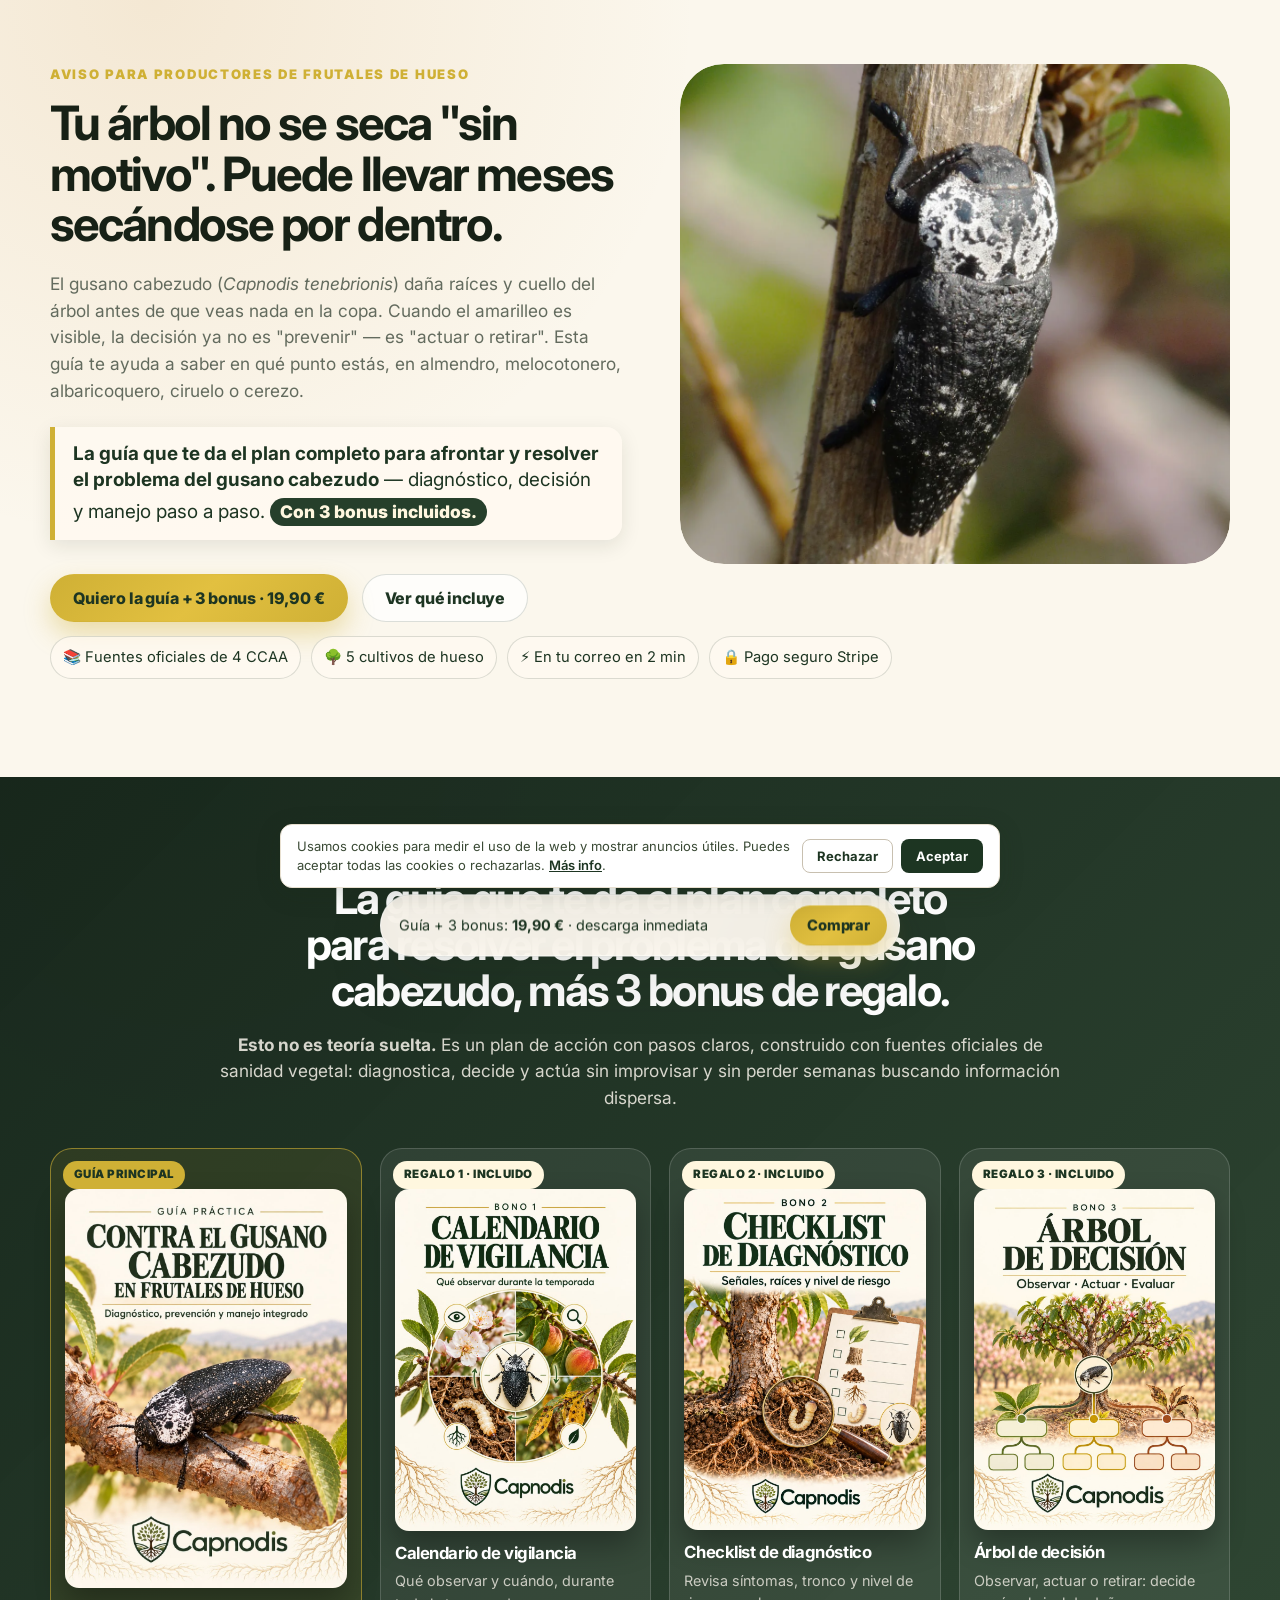
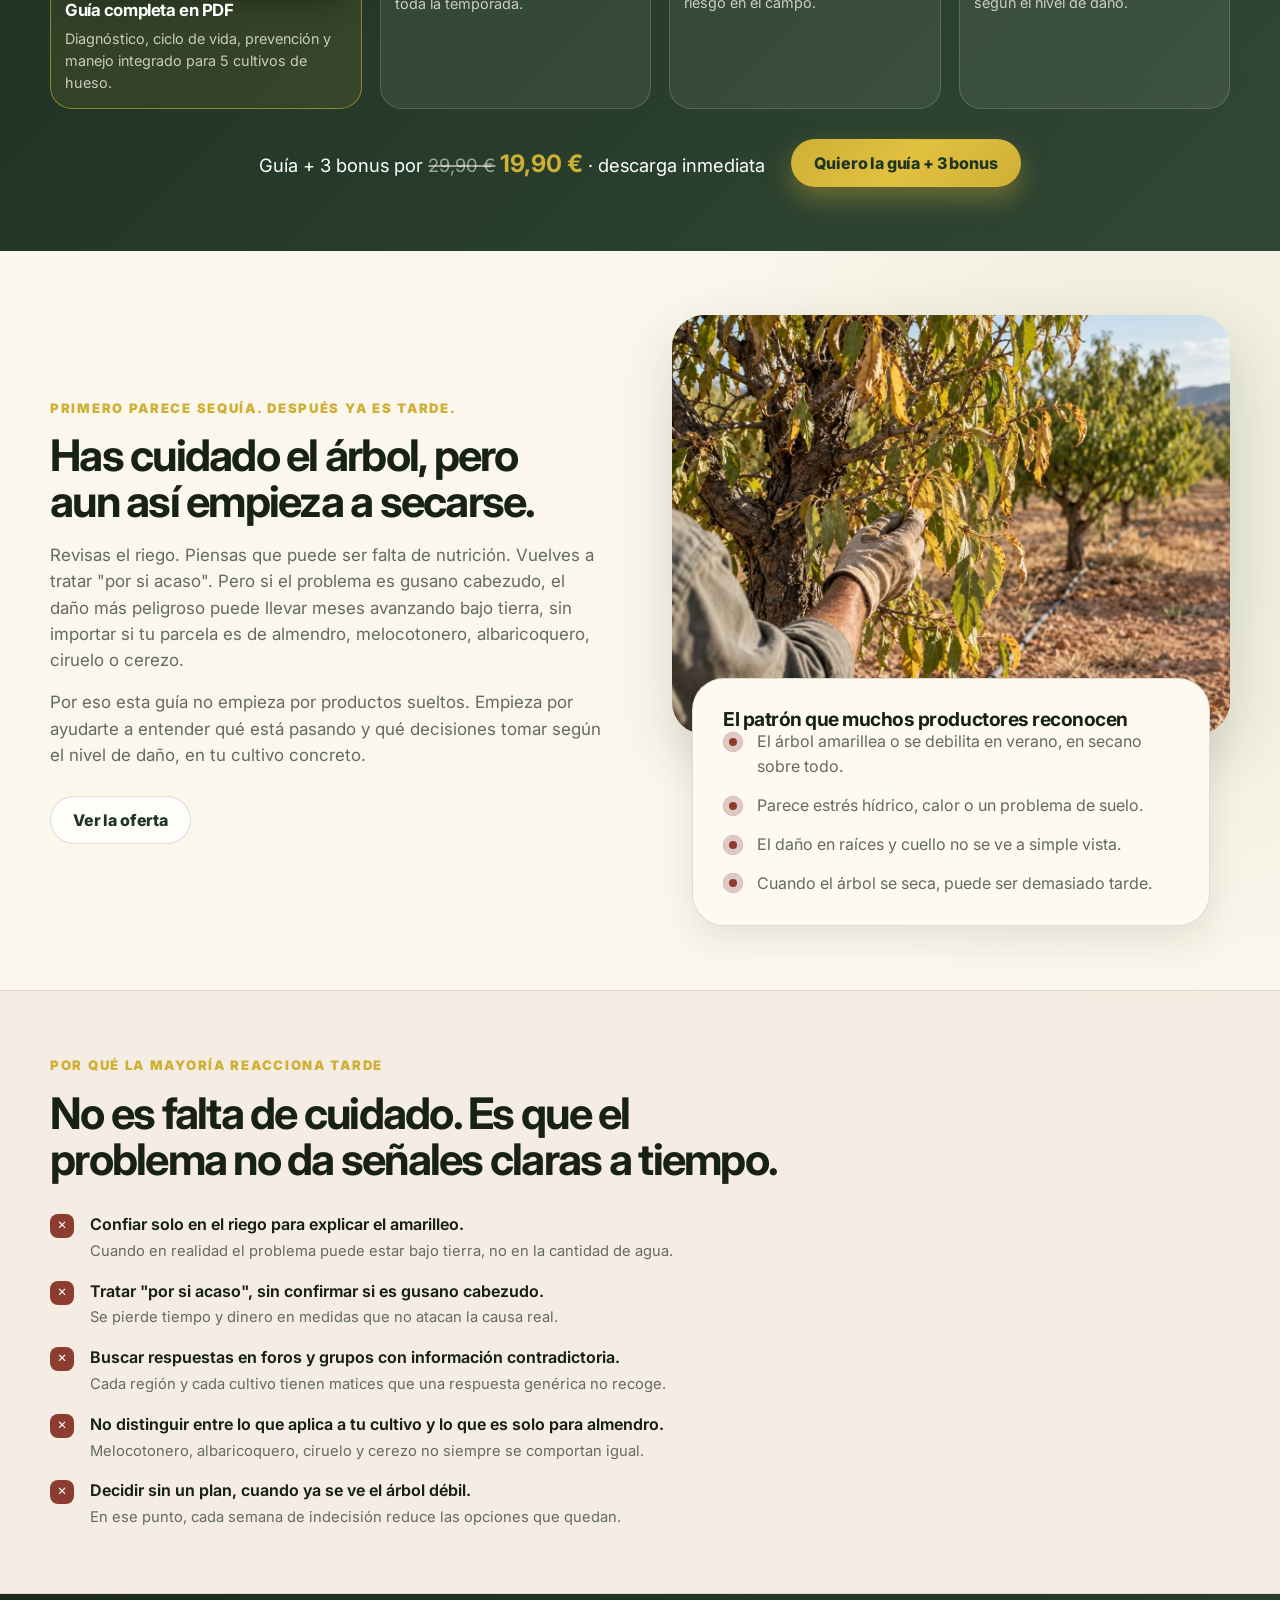
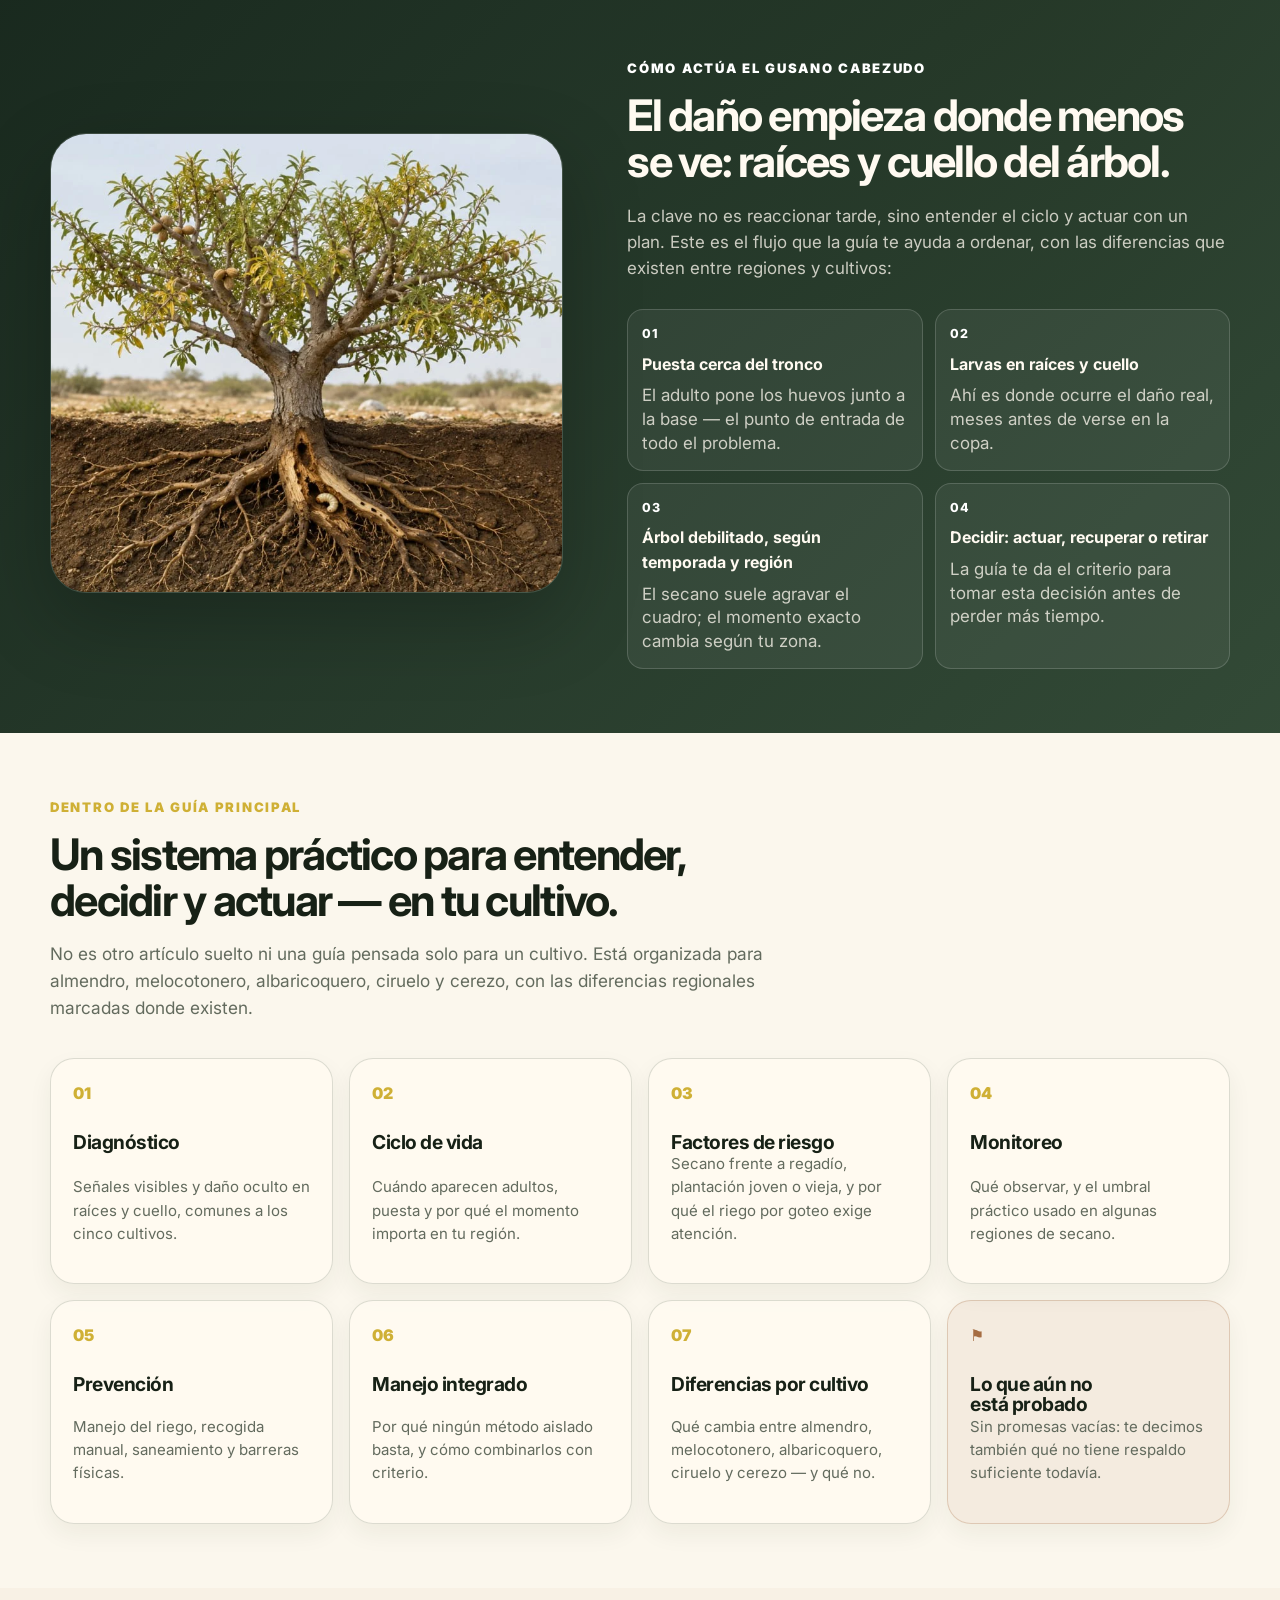
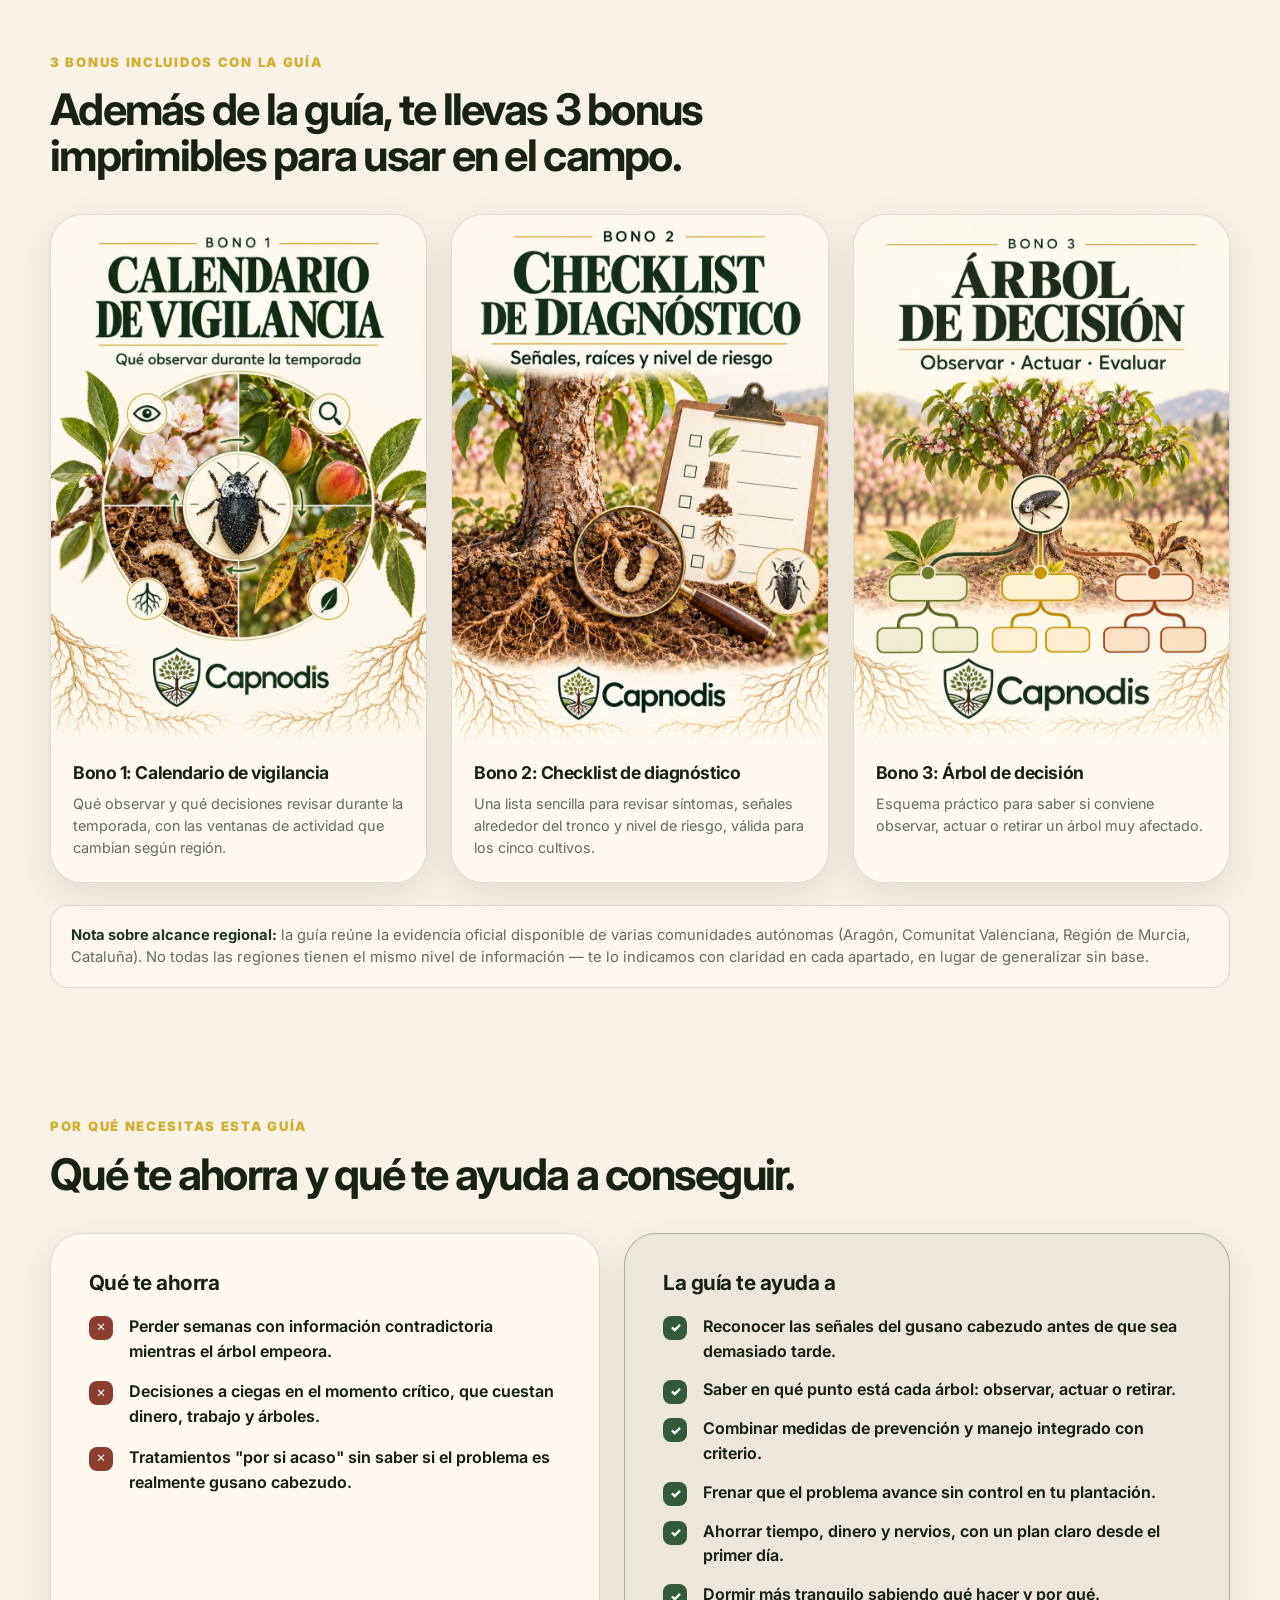
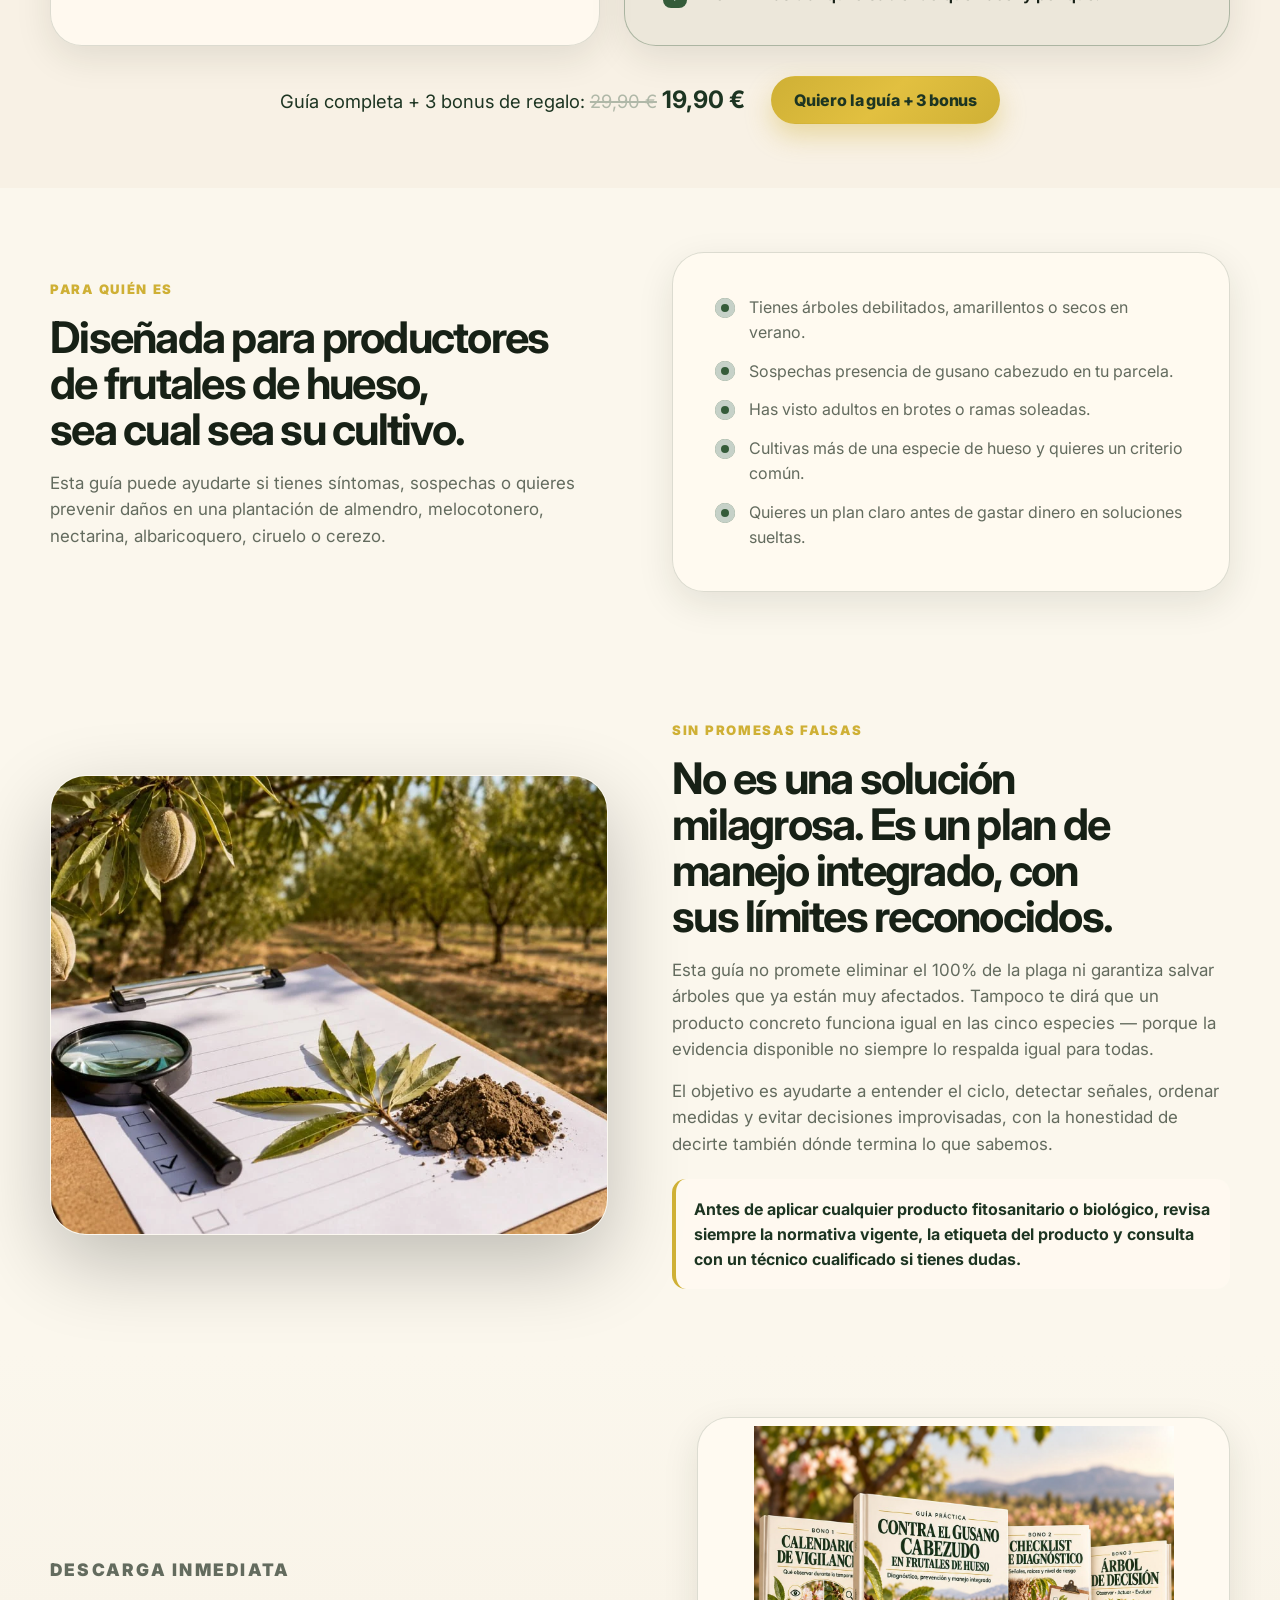
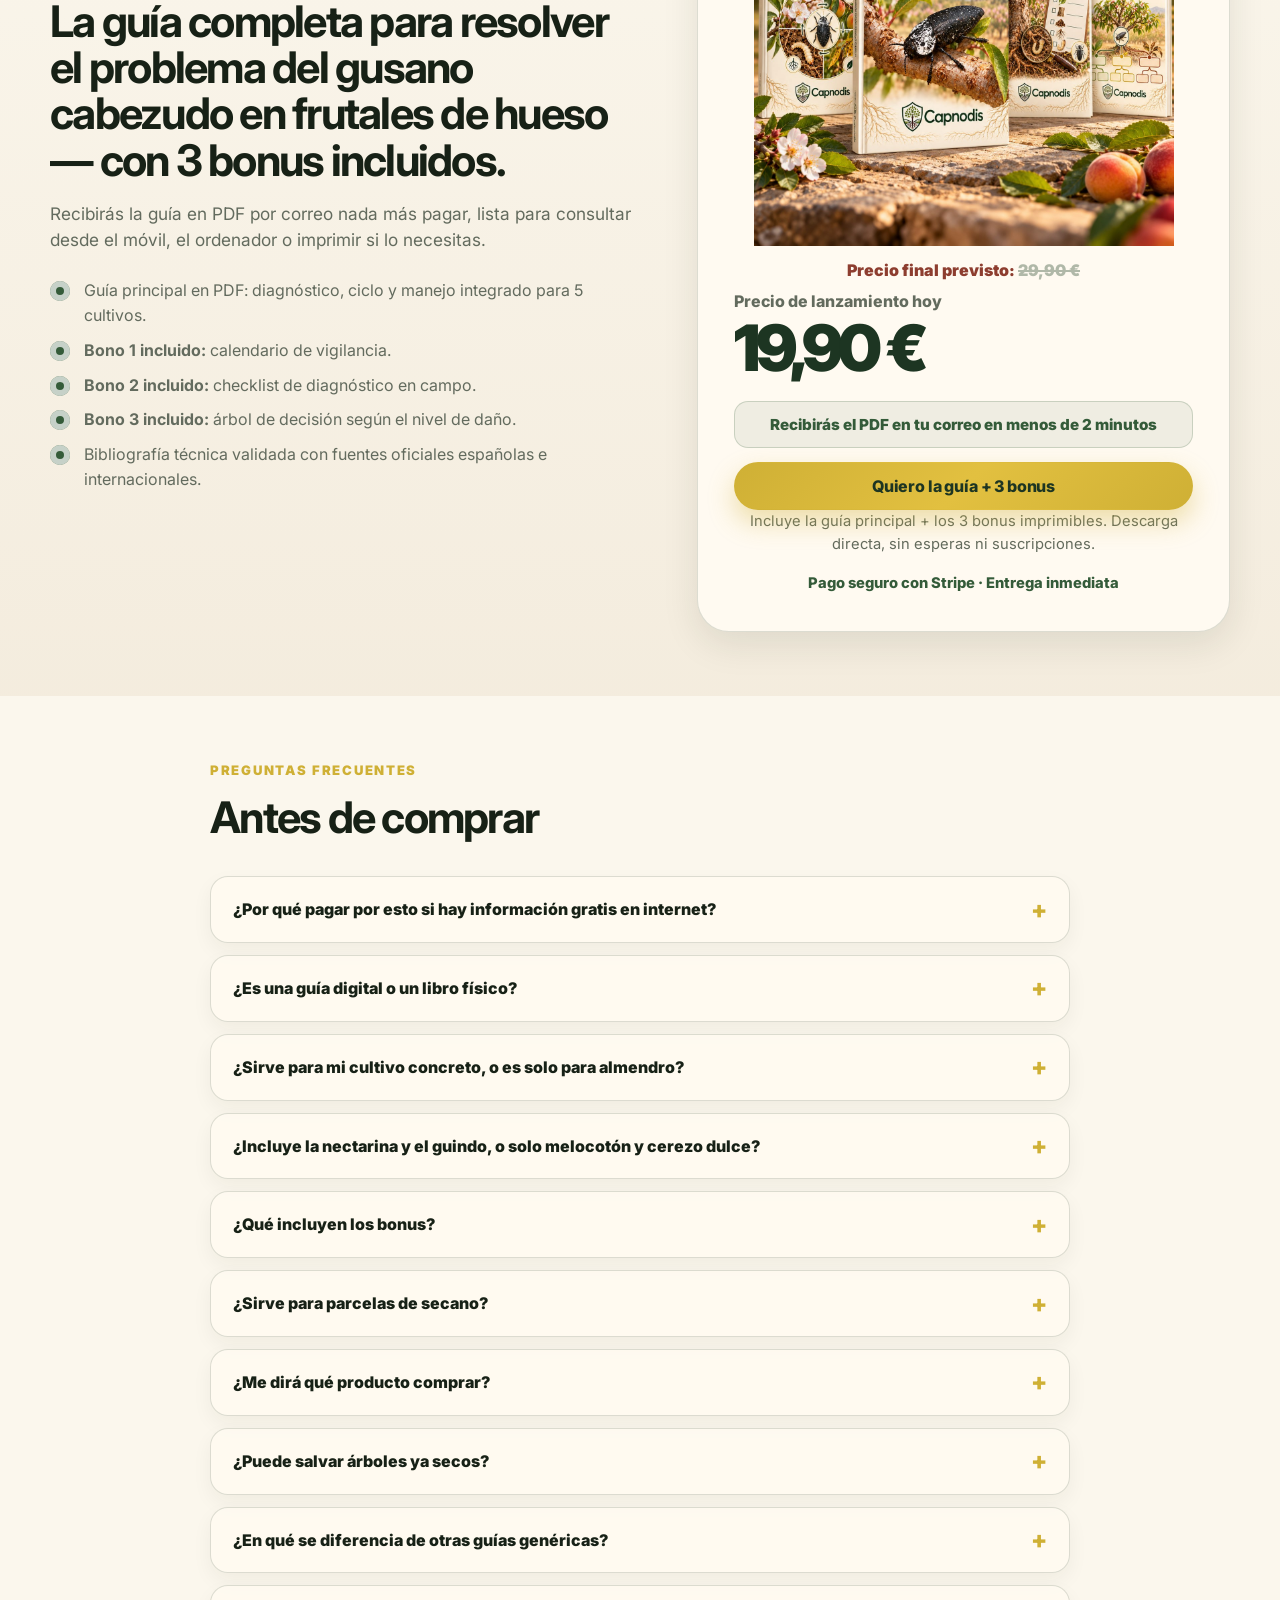
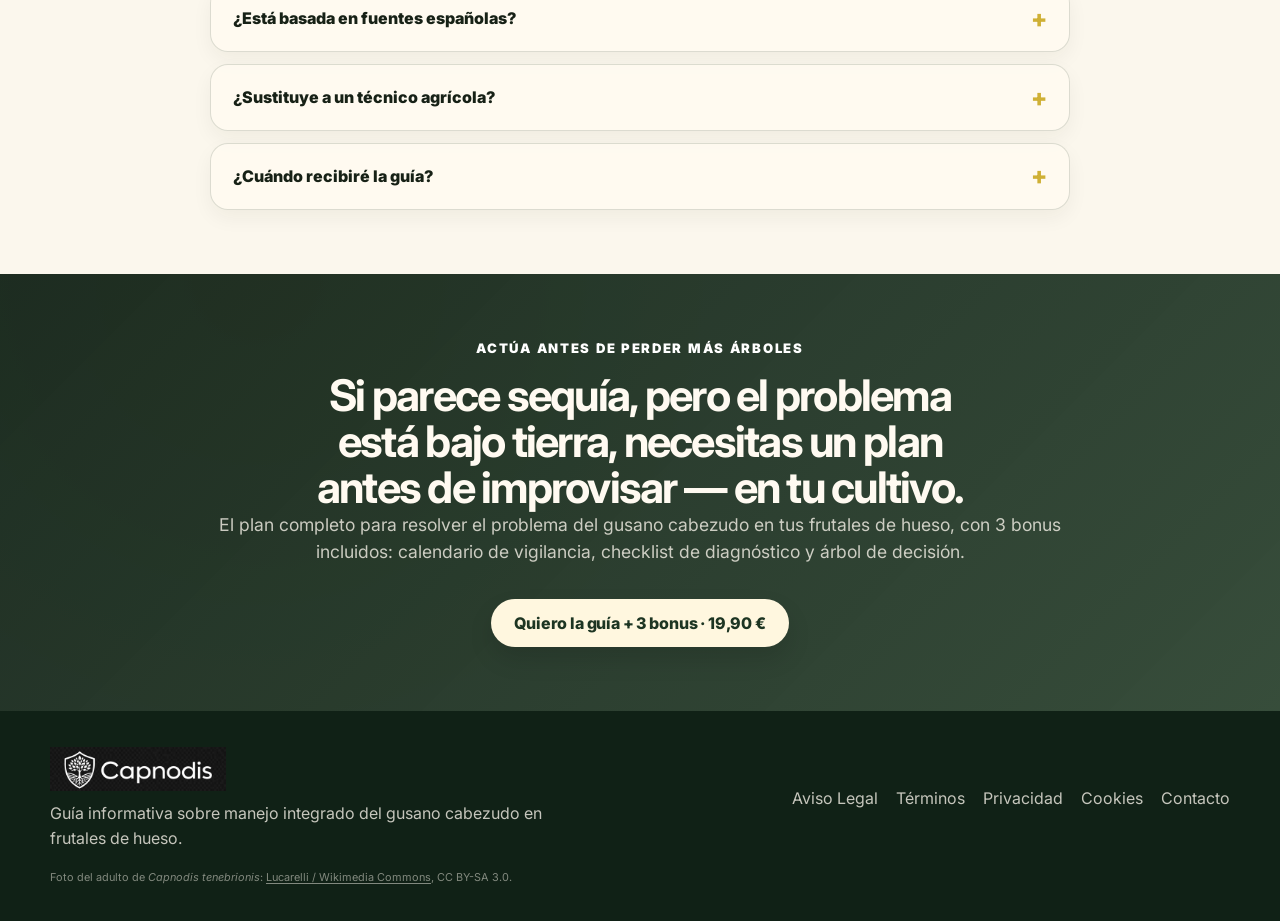
==== frutales/index.html @ 0a24f62c "Publish stone-fruit guide landing page under frutales" ====
<!DOCTYPE html>
<html lang="es">
<head>
  <!-- ============================================================
       TRACKING PLACEHOLDERS — this project has its own Stripe /
       InsForge / Google Ads / Meta Pixel setup to do (never reuse
       capnodis-pdf-book's live IDs). See CLAUDE.md in this folder
       for the checklist before going live.
       ============================================================ -->
  <meta charset="utf-8">
  <meta name="viewport" content="width=device-width, initial-scale=1">
  <title>Guía PDF contra el Gusano Cabezudo en Frutales de Hueso | 19,90 €</title>
  <meta name="description" content="Guía completa en PDF para resolver el problema del gusano cabezudo (Capnodis tenebrionis) en almendro, melocotonero, albaricoquero, ciruelo y cerezo, con 3 bonus incluidos: calendario de vigilancia, checklist de diagnóstico y árbol de decisión.">
  <meta name="robots" content="index,follow">
  <link rel="canonical" href="https://espana.capnodis.com/">
  <meta property="og:title" content="¿Tus frutales de hueso se secan sin motivo aparente?">
  <meta property="og:description" content="El plan completo para resolver el problema del gusano cabezudo en almendro, melocotonero, albaricoquero, ciruelo y cerezo. Guía en PDF + 3 bonus incluidos.">
  <meta property="og:type" content="website">
  <meta property="og:site_name" content="Capnodis">
  <meta property="og:locale" content="es_ES">
  <meta property="og:url" content="https://espana.capnodis.com/">
  <meta property="og:image" content="https://espana.capnodis.com/assets/og-gusano-cabezudo-frutales.jpg">
  <meta property="og:image:width" content="1200">
  <meta property="og:image:height" content="630">
  <meta property="og:image:alt" content="Guía Práctica contra el Gusano Cabezudo en Frutales de Hueso con sus tres bonus">
  <meta name="twitter:card" content="summary_large_image">
  <meta name="theme-color" content="#263f2b">
  <link rel="icon" href="assets/favicon.png" type="image/png" />
  <link rel="preconnect" href="https://fonts.googleapis.com" />
  <link rel="preconnect" href="https://fonts.gstatic.com" crossorigin />
  <link href="https://fonts.googleapis.com/css2?family=Inter:wght@400;500;600;700;800;850;900&display=swap" rel="stylesheet" />
  <link rel="stylesheet" href="styles.css" />
  <!-- Meta Pixel: same account pixel as the active Capnodis funnel, but
       initialized only after explicit consent and with this product's own
       content name/content ID. -->
  <script>
  (() => {
    const pixelId = '27089569284015382';
    const product = {
      content_name: 'Guía Práctica contra el Gusano Cabezudo en Frutales de Hueso',
      content_category: 'Digital PDF Guide',
      content_type: 'product',
      content_ids: ['capnodis_frutales_pdf_guide'],
      value: 19.90,
      currency: 'EUR'
    };
    let loaded = false;

    function loadMetaPixel() {
      if (loaded) return;
      loaded = true;
      !function(f,b,e,v,n,t,s) {
        if (f.fbq) return;
        n=f.fbq=function(){n.callMethod?n.callMethod.apply(n,arguments):n.queue.push(arguments)};
        if(!f._fbq)f._fbq=n;
        n.push=n;n.loaded=!0;n.version='2.0';n.queue=[];
        t=b.createElement(e);t.async=!0;t.src=v;
        s=b.getElementsByTagName(e)[0];s.parentNode.insertBefore(t,s);
      }(window,document,'script','https://connect.facebook.net/en_US/fbevents.js');
      fbq('init', pixelId);
      fbq('track', 'PageView');
      fbq('track', 'ViewContent', product);
    }

    window.addEventListener('capnodis-frutales:consent', (event) => {
      if (event.detail && event.detail.granted) loadMetaPixel();
    });
    window.CapnodisFrutalesMetaPixel = { load: loadMetaPixel, pixelId };
  })();
  </script>
</head>
<body>

  <main id="main">
    <section class="hero section" id="top">
      <div class="container hero-grid">
        <div class="hero-copy reveal in-view">
          <p class="eyebrow">Aviso para productores de frutales de hueso</p>
          <h1>Tu árbol no se seca "sin motivo". Puede llevar meses secándose por dentro.</h1>
          <p class="lead">El gusano cabezudo (<em>Capnodis tenebrionis</em>) daña raíces y cuello del árbol antes de que veas nada en la copa. Cuando el amarilleo es visible, la decisión ya no es "prevenir" — es "actuar o retirar". Esta guía te ayuda a saber en qué punto estás, en almendro, melocotonero, albaricoquero, ciruelo o cerezo.</p>
          <p class="promise"><strong>La guía que te da el plan completo para afrontar y resolver el problema del gusano cabezudo</strong> — diagnóstico, decisión y manejo paso a paso. <span class="promise-bonus">Con 3 bonus incluidos.</span></p>
          <div class="hero-actions">
            <a class="button button-primary" href="#precio" data-track="hero_buy_click">Quiero la guía + 3 bonus · 19,90 €</a>
            <a class="button button-secondary" href="#contenido" data-track="hero_content_click">Ver qué incluye</a>
          </div>
          <div class="trust-row">
            <span>📚 Fuentes oficiales de 4 CCAA</span>
            <span>🌳 5 cultivos de hueso</span>
            <span>⚡ En tu correo en 2 min</span>
            <span>🔒 Pago seguro Stripe</span>
          </div>
        </div>
        <div class="hero-visual reveal in-view" aria-label="Adulto de Capnodis tenebrionis, el gusano cabezudo">
          <div class="visual-card beetle-hero-card" role="img" aria-label="Adulto de Capnodis tenebrionis sobre una rama">
            <img class="beetle-hero-image" src="assets/adult-capnodis-lucarelli.webp" alt="Adulto de Capnodis tenebrionis sobre una rama" loading="eager" fetchpriority="high">
          </div>
        </div>
      </div>
    </section>

    <section class="section offer-band" id="paquete">
      <div class="container">
        <div class="section-head center reveal in-view">
          <p class="eyebrow light">La solución para ti</p>
          <h2>La guía que te da el plan completo para resolver el problema del gusano cabezudo, más 3 bonus de regalo.</h2>
          <p><strong>Esto no es teoría suelta.</strong> Es un plan de acción con pasos claros, construido con fuentes oficiales de sanidad vegetal: diagnostica, decide y actúa sin improvisar y sin perder semanas buscando información dispersa.</p>
        </div>
        <div class="offer-stack reveal in-view">
          <article class="offer-item main">
            <span class="offer-badge">Guía principal</span>
            <img src="assets/product-visuals/main-guide-front-cover.jpg" alt="Portada de la Guía Práctica contra el Gusano Cabezudo en Frutales de Hueso" width="900" height="1273" loading="lazy">
            <h3>Guía completa en PDF</h3>
            <p>Diagnóstico, ciclo de vida, prevención y manejo integrado para 5 cultivos de hueso.</p>
          </article>
          <article class="offer-item">
            <span class="offer-badge bonus">Regalo 1 · incluido</span>
            <img src="assets/product-visuals/bonus-1-calendario-de-vigilancia-cover.jpg" alt="Portada del Bono 1: Calendario de vigilancia" width="904" height="1280" loading="lazy">
            <h3>Calendario de vigilancia</h3>
            <p>Qué observar y cuándo, durante toda la temporada.</p>
          </article>
          <article class="offer-item">
            <span class="offer-badge bonus">Regalo 2 · incluido</span>
            <img src="assets/product-visuals/bonus-2-checklist-de-diagnostico-cover.jpg" alt="Portada del Bono 2: Checklist de diagnóstico" width="905" height="1280" loading="lazy">
            <h3>Checklist de diagnóstico</h3>
            <p>Revisa síntomas, tronco y nivel de riesgo en el campo.</p>
          </article>
          <article class="offer-item">
            <span class="offer-badge bonus">Regalo 3 · incluido</span>
            <img src="assets/product-visuals/bonus-3-arbol-de-decision-cover.jpg" alt="Portada del Bono 3: Árbol de decisión" width="905" height="1280" loading="lazy">
            <h3>Árbol de decisión</h3>
            <p>Observar, actuar o retirar: decide según el nivel de daño.</p>
          </article>
        </div>
        <div class="offer-cta reveal in-view">
          <p>Guía + 3 bonus por <s>29,90 €</s> <strong>19,90 €</strong> · descarga inmediata</p>
          <a class="button button-primary" href="#precio" data-track="band_buy_click">Quiero la guía + 3 bonus</a>
        </div>
      </div>
    </section>

    <section class="section story-section" id="problema">
      <div class="container two-col">
        <div class="section-copy reveal in-view">
          <p class="eyebrow">Primero parece sequía. Después ya es tarde.</p>
          <h2>Has cuidado el árbol, pero aun así empieza a secarse.</h2>
          <p>Revisas el riego. Piensas que puede ser falta de nutrición. Vuelves a tratar "por si acaso". Pero si el problema es gusano cabezudo, el daño más peligroso puede llevar meses avanzando bajo tierra, sin importar si tu parcela es de almendro, melocotonero, albaricoquero, ciruelo o cerezo.</p>
          <p>Por eso esta guía no empieza por productos sueltos. Empieza por ayudarte a entender qué está pasando y qué decisiones tomar según el nivel de daño, en tu cultivo concreto.</p>
          <a class="button button-secondary inline-cta" href="#precio" data-track="story_cta">Ver la oferta</a>
        </div>
        <div class="story-visual reveal in-view">
          <figure class="story-photo">
            <img src="assets/problem-dry-leaves.webp" alt="Agricultor revisando hojas amarillentas de un frutal de hueso en una plantación de secano con riego por goteo" width="1200" height="900" loading="lazy">
          </figure>
          <div class="story-card">
            <h3>El patrón que muchos productores reconocen</h3>
            <ul class="check-list danger-list">
              <li>El árbol amarillea o se debilita en verano, en secano sobre todo.</li>
              <li>Parece estrés hídrico, calor o un problema de suelo.</li>
              <li>El daño en raíces y cuello no se ve a simple vista.</li>
              <li>Cuando el árbol se seca, puede ser demasiado tarde.</li>
            </ul>
          </div>
        </div>
      </div>
    </section>

    <section class="section pain-section">
      <div class="container">
        <div class="section-head reveal in-view">
          <p class="eyebrow">Por qué la mayoría reacciona tarde</p>
          <h2>No es falta de cuidado. Es que el problema no da señales claras a tiempo.</h2>
        </div>
        <ul class="check-list pain-list reveal in-view">
          <li>Confiar solo en el riego para explicar el amarilleo.<span>Cuando en realidad el problema puede estar bajo tierra, no en la cantidad de agua.</span></li>
          <li>Tratar "por si acaso", sin confirmar si es gusano cabezudo.<span>Se pierde tiempo y dinero en medidas que no atacan la causa real.</span></li>
          <li>Buscar respuestas en foros y grupos con información contradictoria.<span>Cada región y cada cultivo tienen matices que una respuesta genérica no recoge.</span></li>
          <li>No distinguir entre lo que aplica a tu cultivo y lo que es solo para almendro.<span>Melocotonero, albaricoquero, ciruelo y cerezo no siempre se comportan igual.</span></li>
          <li>Decidir sin un plan, cuando ya se ve el árbol débil.<span>En ese punto, cada semana de indecisión reduce las opciones que quedan.</span></li>
        </ul>
      </div>
    </section>

    <section class="section dark-section mechanism-section">
      <div class="container split-feature">
        <div class="root-visual reveal in-view" role="img" aria-label="Diagrama del daño bajo tierra en un frutal de hueso">
          <img src="assets/root-damage-cutaway.webp" alt="Daño oculto bajo tierra en las raíces de un frutal de hueso" style="width:100%;height:100%;object-fit:cover;" loading="lazy">

        </div>
        <div class="section-copy reveal in-view">
          <p class="eyebrow light">Cómo actúa el gusano cabezudo</p>
          <h2>El daño empieza donde menos se ve: raíces y cuello del árbol.</h2>
          <p>La clave no es reaccionar tarde, sino entender el ciclo y actuar con un plan. Este es el flujo que la guía te ayuda a ordenar, con las diferencias que existen entre regiones y cultivos:</p>
          <div class="mechanism-grid">
            <article><span>01</span><strong>Puesta cerca del tronco</strong><p>El adulto pone los huevos junto a la base — el punto de entrada de todo el problema.</p></article>
            <article><span>02</span><strong>Larvas en raíces y cuello</strong><p>Ahí es donde ocurre el daño real, meses antes de verse en la copa.</p></article>
            <article><span>03</span><strong>Árbol debilitado, según temporada y región</strong><p>El secano suele agravar el cuadro; el momento exacto cambia según tu zona.</p></article>
            <article><span>04</span><strong>Decidir: actuar, recuperar o retirar</strong><p>La guía te da el criterio para tomar esta decisión antes de perder más tiempo.</p></article>
          </div>
        </div>
      </div>
    </section>

    <section class="section" id="contenido">
      <div class="container">
        <div class="section-head reveal in-view">
          <p class="eyebrow">Dentro de la guía principal</p>
          <h2>Un sistema práctico para entender, decidir y actuar — en tu cultivo.</h2>
          <p>No es otro artículo suelto ni una guía pensada solo para un cultivo. Está organizada para almendro, melocotonero, albaricoquero, ciruelo y cerezo, con las diferencias regionales marcadas donde existen.</p>
        </div>
        <div class="modules-grid">
          <article class="module-card reveal in-view"><span>01</span><h3>Diagnóstico</h3><p>Señales visibles y daño oculto en raíces y cuello, comunes a los cinco cultivos.</p></article>
          <article class="module-card reveal in-view"><span>02</span><h3>Ciclo de vida</h3><p>Cuándo aparecen adultos, puesta y por qué el momento importa en tu región.</p></article>
          <article class="module-card reveal in-view"><span>03</span><h3>Factores de riesgo</h3><p>Secano frente a regadío, plantación joven o vieja, y por qué el riego por goteo exige atención.</p></article>
          <article class="module-card reveal in-view"><span>04</span><h3>Monitoreo</h3><p>Qué observar, y el umbral práctico usado en algunas regiones de secano.</p></article>
          <article class="module-card reveal in-view"><span>05</span><h3>Prevención</h3><p>Manejo del riego, recogida manual, saneamiento y barreras físicas.</p></article>
          <article class="module-card reveal in-view"><span>06</span><h3>Manejo integrado</h3><p>Por qué ningún método aislado basta, y cómo combinarlos con criterio.</p></article>
          <article class="module-card reveal in-view"><span>07</span><h3>Diferencias por cultivo</h3><p>Qué cambia entre almendro, melocotonero, albaricoquero, ciruelo y cerezo — y qué no.</p></article>
          <article class="module-card honesty reveal in-view"><span>⚑</span><h3>Lo que aún no está probado</h3><p>Sin promesas vacías: te decimos también qué no tiene respaldo suficiente todavía.</p></article>
        </div>
      </div>
    </section>

    <section class="section evidence-section" id="recursos">
      <div class="container">
        <div class="section-head reveal in-view">
          <p class="eyebrow">3 bonus incluidos con la guía</p>
          <h2>Además de la guía, te llevas 3 bonus imprimibles para usar en el campo.</h2>
        </div>
        <div class="evidence-grid">
          <article class="evidence-card reveal in-view">
            <div class="evidence-img">
              <img src="assets/product-visuals/bonus-1-calendario-de-vigilancia-cover.jpg" alt="Portada del Bono 1: Calendario de vigilancia" loading="lazy">
            </div>
            <h3>Bono 1: Calendario de vigilancia</h3>
            <p>Qué observar y qué decisiones revisar durante la temporada, con las ventanas de actividad que cambian según región.</p>
          </article>
          <article class="evidence-card reveal in-view">
            <div class="evidence-img">
              <img src="assets/product-visuals/bonus-2-checklist-de-diagnostico-cover.jpg" alt="Portada del Bono 2: Checklist de diagnóstico" loading="lazy">
            </div>
            <h3>Bono 2: Checklist de diagnóstico</h3>
            <p>Una lista sencilla para revisar síntomas, señales alrededor del tronco y nivel de riesgo, válida para los cinco cultivos.</p>
          </article>
          <article class="evidence-card reveal in-view">
            <div class="evidence-img">
              <img src="assets/product-visuals/bonus-3-arbol-de-decision-cover.jpg" alt="Portada del Bono 3: Árbol de decisión" loading="lazy">
            </div>
            <h3>Bono 3: Árbol de decisión</h3>
            <p>Esquema práctico para saber si conviene observar, actuar o retirar un árbol muy afectado.</p>
          </article>
        </div>
        <div class="regional-note reveal in-view">
          <strong>Nota sobre alcance regional:</strong> la guía reúne la evidencia oficial disponible de varias comunidades autónomas (Aragón, Comunitat Valenciana, Región de Murcia, Cataluña). No todas las regiones tienen el mismo nivel de información — te lo indicamos con claridad en cada apartado, en lugar de generalizar sin base.
        </div>
      </div>
    </section>

    <section class="section outcomes-section" id="resultados">
      <div class="container">
        <div class="section-head reveal in-view">
          <p class="eyebrow">Por qué necesitas esta guía</p>
          <h2>Qué te ahorra y qué te ayuda a conseguir.</h2>
        </div>
        <div class="outcomes-grid">
          <div class="outcome-card reveal in-view">
            <h3>Qué te ahorra</h3>
            <ul class="check-list pain-list">
              <li>Perder semanas con información contradictoria mientras el árbol empeora.</li>
              <li>Decisiones a ciegas en el momento crítico, que cuestan dinero, trabajo y árboles.</li>
              <li>Tratamientos "por si acaso" sin saber si el problema es realmente gusano cabezudo.</li>
            </ul>
          </div>
          <div class="outcome-card ok reveal in-view">
            <h3>La guía te ayuda a</h3>
            <ul class="check-list ok-list">
              <li>Reconocer las señales del gusano cabezudo antes de que sea demasiado tarde.</li>
              <li>Saber en qué punto está cada árbol: observar, actuar o retirar.</li>
              <li>Combinar medidas de prevención y manejo integrado con criterio.</li>
              <li>Frenar que el problema avance sin control en tu plantación.</li>
              <li>Ahorrar tiempo, dinero y nervios, con un plan claro desde el primer día.</li>
              <li>Dormir más tranquilo sabiendo qué hacer y por qué.</li>
            </ul>
          </div>
        </div>
        <div class="offer-cta dark-on-light reveal in-view">
          <p>Guía completa + 3 bonus de regalo: <s>29,90 €</s> <strong>19,90 €</strong></p>
          <a class="button button-primary" href="#precio" data-track="outcomes_buy_click">Quiero la guía + 3 bonus</a>
        </div>
      </div>
    </section>

    <section class="section soft-section" id="para-quien">
      <div class="container two-col reverse-mobile">
        <div class="section-copy reveal in-view">
          <p class="eyebrow">Para quién es</p>
          <h2>Diseñada para productores de frutales de hueso, sea cual sea su cultivo.</h2>
          <p>Esta guía puede ayudarte si tienes síntomas, sospechas o quieres prevenir daños en una plantación de almendro, melocotonero, nectarina, albaricoquero, ciruelo o cerezo.</p>
        </div>
        <div class="audience-card reveal in-view">
          <ul class="check-list">
            <li>Tienes árboles debilitados, amarillentos o secos en verano.</li>
            <li>Sospechas presencia de gusano cabezudo en tu parcela.</li>
            <li>Has visto adultos en brotes o ramas soleadas.</li>
            <li>Cultivas más de una especie de hueso y quieres un criterio común.</li>
            <li>Quieres un plan claro antes de gastar dinero en soluciones sueltas.</li>
          </ul>
        </div>
      </div>
    </section>

    <section class="section no-miracle">
      <div class="container two-col">
        <div class="diagnosis-visual reveal in-view" role="img" aria-label="Diagnóstico y manejo integrado en campo">
          <img src="assets/field-diagnosis.webp" alt="Diagnóstico visual en una plantación de frutales" style="width:100%;height:100%;object-fit:cover;" loading="lazy">
        </div>
        <div class="section-copy reveal in-view">
          <p class="eyebrow">Sin promesas falsas</p>
          <h2>No es una solución milagrosa. Es un plan de manejo integrado, con sus límites reconocidos.</h2>
          <p>Esta guía no promete eliminar el 100% de la plaga ni garantiza salvar árboles que ya están muy afectados. Tampoco te dirá que un producto concreto funciona igual en las cinco especies — porque la evidencia disponible no siempre lo respalda igual para todas.</p>
          <p>El objetivo es ayudarte a entender el ciclo, detectar señales, ordenar medidas y evitar decisiones improvisadas, con la honestidad de decirte también dónde termina lo que sabemos.</p>
          <div class="warning-box">
            Antes de aplicar cualquier producto fitosanitario o biológico, revisa siempre la normativa vigente, la etiqueta del producto y consulta con un técnico cualificado si tienes dudas.
          </div>
        </div>
      </div>
    </section>

    <section class="section price-section" id="precio">
      <div class="container price-grid">
        <div class="offer-copy reveal in-view">
          <p class="eyebrow">Descarga inmediata</p>
          <h2>La guía completa para resolver el problema del gusano cabezudo en frutales de hueso — con 3 bonus incluidos.</h2>
          <p>Recibirás la guía en PDF por correo nada más pagar, lista para consultar desde el móvil, el ordenador o imprimir si lo necesitas.</p>
          <ul class="check-list compact">
            <li>Guía principal en PDF: diagnóstico, ciclo y manejo integrado para 5 cultivos.</li>
            <li><strong>Bono 1 incluido:</strong> calendario de vigilancia.</li>
            <li><strong>Bono 2 incluido:</strong> checklist de diagnóstico en campo.</li>
            <li><strong>Bono 3 incluido:</strong> árbol de decisión según el nivel de daño.</li>
            <li>Bibliografía técnica validada con fuentes oficiales españolas e internacionales.</li>
          </ul>
        </div>
        <aside class="price-card reveal in-view" aria-label="Caja de compra">
          <div class="book-mockup" role="img" aria-label="Bundle completo — guía PDF y 3 bonus">
            <img src="assets/product-visuals/complete-book-and-three-bonuses-bundle.jpg" alt="Guía Práctica contra el Gusano Cabezudo en Frutales de Hueso con sus tres bonus" loading="lazy">
          </div>
          <p class="price-anchor">Precio final previsto: <s>29,90 €</s></p>
          <p class="price-label">Precio de lanzamiento hoy</p>
          <div class="price">19,90 €</div>
          <p class="delivery-note">Recibirás el PDF en tu correo en menos de 2 minutos</p>
          <a class="button button-primary button-full" href="#" data-checkout data-track="checkout_click">Quiero la guía + 3 bonus</a>
          <p class="guarantee">Incluye la guía principal + los 3 bonus imprimibles. Descarga directa, sin esperas ni suscripciones.</p>
          <div class="secure-note">Pago seguro con Stripe · Entrega inmediata</div>
        </aside>
      </div>
    </section>

    <section class="section faq-section" id="faq">
      <div class="container narrow">
        <div class="section-head reveal in-view">
          <p class="eyebrow">Preguntas frecuentes</p>
          <h2>Antes de comprar</h2>
        </div>
        <div class="faq-list reveal in-view" data-faq-list>
          <details>
            <summary>¿Por qué pagar por esto si hay información gratis en internet?</summary>
            <p>Porque esa información suele estar repartida en foros, artículos sueltos y fichas técnicas dispersas, sin criterio claro para tu cultivo concreto. Esta guía la organiza en un solo sitio, en español, filtrada con fuentes oficiales y citando de dónde sale cada afirmación — y te dice también qué no está probado, algo que rara vez se ve en contenido gratuito.</p>
          </details>
          <details>
            <summary>¿Es una guía digital o un libro físico?</summary>
            <p>Es una guía digital en PDF. Podrás leerla desde el móvil, ordenador o imprimir las partes que necesites.</p>
          </details>
          <details>
            <summary>¿Sirve para mi cultivo concreto, o es solo para almendro?</summary>
            <p>Cubre almendro, melocotonero, nectarina, albaricoquero, ciruelo y cerezo/guindo. El diagnóstico, la biología general y las medidas preventivas son comunes a los cinco; donde la evidencia muestra diferencias reales entre cultivos, la guía lo señala en vez de igualar todo.</p>
          </details>
          <details>
            <summary>¿Incluye la nectarina y el guindo, o solo melocotón y cerezo dulce?</summary>
            <p>La nectarina es la misma especie que el melocotón (<em>Prunus persica</em>), así que la tratamos con el mismo criterio. El guindo es una especie muy cercana al cerezo dulce; lo indicamos así, como una extensión razonada y no como un hallazgo específico para el guindo.</p>
          </details>
          <details>
            <summary>¿Qué incluyen los bonus?</summary>
            <p>Un calendario de vigilancia, un checklist de diagnóstico en campo y un árbol de decisión según el nivel de daño — pensados para usarse con cualquiera de los cinco cultivos.</p>
          </details>
          <details>
            <summary>¿Sirve para parcelas de secano?</summary>
            <p>Sí, y de hecho el riesgo suele ser mayor en secano según varias fuentes oficiales regionales. Algunas medidas, como el manejo de humedad, son más limitadas sin riego. La guía explica cuándo tienen sentido y cuándo no.</p>
          </details>
          <details>
            <summary>¿Me dirá qué producto comprar?</summary>
            <p>No es una lista comercial de productos. La guía explica criterios para tomar decisiones y qué preguntar antes de comprar o aplicar una solución, siempre remitiendo a la normativa vigente para cualquier producto fitosanitario.</p>
          </details>
          <details>
            <summary>¿Puede salvar árboles ya secos?</summary>
            <p>No podemos prometer eso. Si el daño interno es avanzado, puede que el árbol no sea recuperable. La guía incluye criterios para valorar cuándo intentar actuar y cuándo puede ser mejor retirar el árbol.</p>
          </details>
          <details>
            <summary>¿En qué se diferencia de otras guías genéricas?</summary>
            <p>Distinguimos explícitamente entre lo que la evidencia respalda de forma general y lo que solo se ha documentado en una región o cultivo concreto. Cuando algo no está suficientemente probado — por ejemplo, la eficacia de una medida en campo — te lo decimos, en vez de presentarlo como un hecho establecido.</p>
          </details>
          <details>
            <summary>¿Está basada en fuentes españolas?</summary>
            <p>Sí, como base principal: fuentes oficiales de sanidad vegetal de varias comunidades autónomas, junto con estudios científicos internacionales sobre manejo integrado, biología y control biológico. Cada afirmación relevante indica su fuente.</p>
          </details>
          <details>
            <summary>¿Sustituye a un técnico agrícola?</summary>
            <p>No. Es una guía informativa y práctica. Para decisiones fitosanitarias concretas, tratamientos y normativa vigente, consulta siempre con un técnico cualificado.</p>
          </details>
          <details>
            <summary>¿Cuándo recibiré la guía?</summary>
            <p>Al instante. En cuanto se confirma el pago recibirás un correo con el enlace de descarga de la guía y los 3 bonus, normalmente en menos de 2 minutos. Si no ves el correo, revisa la carpeta de spam o escríbenos y lo resolvemos el mismo día.</p>
          </details>
        </div>
      </div>
    </section>

    <section class="final-cta section">
      <div class="container narrow reveal in-view">
        <p class="eyebrow light">Actúa antes de perder más árboles</p>
        <h2>Si parece sequía, pero el problema está bajo tierra, necesitas un plan antes de improvisar — en tu cultivo.</h2>
        <p>El plan completo para resolver el problema del gusano cabezudo en tus frutales de hueso, con 3 bonus incluidos: calendario de vigilancia, checklist de diagnóstico y árbol de decisión.</p>
        <a class="button button-light" href="#precio" data-track="final_cta">Quiero la guía + 3 bonus · 19,90 €</a>
      </div>
    </section>
  </main>

  <footer class="site-footer">
    <div class="container footer-grid">
      <div>
        <img src="assets/brand/logo-white-horizontal.webp" alt="Capnodis" width="176" height="44" style="height:44px;width:auto;display:block;margin-bottom:10px;">
        <p>Guía informativa sobre manejo integrado del gusano cabezudo en frutales de hueso.</p>
      </div>
      <div class="footer-links">
        <a href="aviso-legal.html">Aviso Legal</a>
        <a href="terminos-condiciones.html">Términos</a>
        <a href="politica-privacidad.html">Privacidad</a>
        <a href="politica-cookies.html">Cookies</a>
        <a href="mailto:Infinitycreativeltd@gmail.com">Contacto</a>
      </div>
    </div>
    <div class="container asset-credit">
      Foto del adulto de <em>Capnodis tenebrionis</em>: <a href="https://commons.wikimedia.org/wiki/File:Capnodis_tenebrionis_1.JPG" target="_blank" rel="noopener">Lucarelli / Wikimedia Commons</a>, CC BY-SA 3.0.
    </div>
  </footer>

  <div class="sticky-buy" data-sticky-buy>
    <span>Guía + 3 bonus: <strong>19,90 €</strong> · descarga inmediata</span>
    <a class="button button-primary button-small" href="#precio" data-track="sticky_buy">Comprar</a>
  </div>

  <script src="script.js"></script>
  <link rel="stylesheet" href="consent.css">
  <script src="consent.js"></script>
</body>
</html>
---- frutales/styles.css ----
:root {
  --bg: #fbf7ed;
  --bg-soft: #f1e8d8;
  --surface: #fffaf1;
  --surface-strong: #ffffff;
  --ink: #172116;
  --muted: #636b5e;
  --soft-muted: #b0b8a8;
  --line: rgba(38, 63, 43, 0.16);
  --green-950: #102116;
  --green-900: #1d3522;
  --green-800: #263f2b;
  --green-700: #345b39;
  --green-600: #4a7a48;
  --green-500: #6f8d4d;
  --olive: #8ea15b;
  --gold: #cfb035;
  --gold-light: #ffffff;
  --clay: #a66d42;
  --clay-dark: #8d3d2f;
  --danger: #8d3d2f;
  --shadow: 0 22px 60px rgba(30, 44, 24, 0.16);
  --shadow-soft: 0 12px 36px rgba(30, 44, 24, 0.1);
  --shadow-sm: 0 6px 20px rgba(30, 44, 24, 0.10);
  --radius-xl: 32px;
  --radius-lg: 22px;
  --radius-md: 16px;
  --container: 1180px;
  --header-height: 76px;
  font-family: Inter, ui-sans-serif, system-ui, -apple-system, BlinkMacSystemFont, "Segoe UI", sans-serif;
}

*, *::before, *::after { box-sizing: border-box; }
html { scroll-behavior: smooth; overflow-x: hidden; }

body {
  margin: 0;
  color: var(--ink);
  background:
    radial-gradient(circle at 12% 0%, rgba(201, 139, 55, 0.14), transparent 34rem),
    radial-gradient(circle at 90% 20%, rgba(111, 141, 77, 0.12), transparent 32rem),
    var(--bg);
  line-height: 1.55;
  -webkit-font-smoothing: antialiased;
  overflow-x: hidden;
}

body.nav-open { overflow: hidden; }
img, svg { max-width: 100%; display: block; }
a { color: inherit; text-decoration: none; }
p { margin: 0 0 1rem; }

.skip-link {
  position: absolute; left: -999px; top: 1rem; z-index: 200;
  background: var(--green-900); color: white;
  padding: 0.75rem 1rem; border-radius: 999px;
}
.skip-link:focus { left: 1rem; }

.container { width: min(var(--container), calc(100% - 40px)); margin: 0 auto; }
.narrow { max-width: 860px; }
.section { padding: 64px 0; }
.section-tight { padding: 48px 0; }

/* Buttons */
.button { display: inline-flex; align-items: center; justify-content: center; min-height: 48px; padding: 0 22px; border-radius: 999px; font-weight: 800; letter-spacing: -0.01em; border: 1px solid transparent; cursor: pointer; transition: transform 160ms ease, box-shadow 160ms ease, background 160ms ease, border-color 160ms ease; }
.button:hover { transform: translateY(-2px); }
.button:focus-visible { outline: 3px solid rgba(201, 139, 55, 0.45); outline-offset: 3px; }
.button-primary { position: relative; overflow: hidden; color: var(--green-900); background: linear-gradient(135deg, #cfb035, #e2c040, #cfb035); box-shadow: 0 12px 26px rgba(207, 176, 53, 0.38); }
.button-primary:hover { box-shadow: 0 16px 30px rgba(207, 176, 53, 0.50); }
.button-primary::after { content: ''; position: absolute; top: 0; left: -130%; width: 60%; height: 100%; background: linear-gradient(105deg, transparent 20%, rgba(255,255,255,0.55) 50%, transparent 80%); transform: skewX(-15deg); animation: btn-shine 3.6s ease-in-out infinite; pointer-events: none; }
@keyframes btn-shine { 0%,60% { left: -130%; } 80%,100% { left: 160%; } }
.button-secondary { color: var(--green-900); background: rgba(255,255,255,0.72); border-color: var(--line); }
.button-light { background: #fff7df; color: var(--green-900); box-shadow: 0 12px 24px rgba(0,0,0,0.12); }
.button-small { min-height: 40px; padding: 0 16px; font-size: 0.92rem; }
.button-full { width: 100%; }

/* Hero */
.hero { padding: 64px 0 72px; min-height: calc(90vh - var(--header-height)); display: flex; align-items: center; }
.hero-grid { display: grid; grid-template-columns: 1.02fr 0.98fr; gap: 58px; align-items: start; }
.hero-copy, .hero-visual, .section-copy, .offer-copy, .price-card { min-width: 0; }

.eyebrow { margin: 0 0 14px; color: var(--gold); font-size: 0.82rem; font-weight: 900; letter-spacing: 0.13em; text-transform: uppercase; }
.eyebrow.light { color: var(--gold-light); }

h1, h2, h3 { margin: 0; letter-spacing: -0.04em; line-height: 1.06; text-wrap: balance; }
h1 { font-size: clamp(2.15rem, 3.7vw, 3.2rem); max-width: 760px; }
h1 span { color: var(--green-700); }
h2 { font-size: clamp(1.95rem, 3.4vw, 2.85rem); }
h3 { font-size: 1.2rem; letter-spacing: -0.025em; }

.lead { margin-top: 22px; max-width: 700px; font-size: clamp(1.04rem, 1.35vw, 1.2rem); color: var(--muted); }
.hero-actions { display: flex; flex-wrap: wrap; gap: 14px; margin: 34px 0 14px; }
.hero-microcopy { margin: 0 0 28px; color: var(--muted); font-size: 0.95rem; font-weight: 700; }
.trust-row { display: flex; flex-wrap: wrap; gap: 10px; color: var(--green-900); font-size: 0.92rem; }
.trust-row span { border: 1px solid var(--line); background: rgba(255, 250, 241, 0.72); padding: 9px 12px; border-radius: 999px; }

/* Hero visual */
.hero-visual { position: relative; height: 500px; width: 100%; }
.visual-card { border-radius: 44px; overflow: hidden; width: 100%; height: 100%; }
.visual-card img { width: 100%; height: 100%; object-fit: cover; display: block; border-radius: 44px; }
.beetle-hero-card {
  background: transparent;
  border: 0;
  box-shadow: none;
}
.visual-card .beetle-hero-image {
  object-fit: cover;
  object-position: center;
  padding: 0;
}

/* Trust row activated in hero */
.hero .trust-row { margin: 8px 0 26px; }

@media (min-width: 861px) {
  .hero .trust-row {
    flex-wrap: nowrap;
    width: max-content;
    max-width: none;
    position: relative;
    z-index: 2;
  }
}

/* Two column */
.two-col { display: grid; grid-template-columns: 1fr 1fr; gap: 64px; align-items: center; }
.section-copy p:not(.eyebrow) { color: var(--muted); font-size: 1.06rem; }

/* Cards */
.evidence-panel, .audience-card, .price-card, .story-card, .bonus-card { border: 1px solid var(--line); border-radius: var(--radius-xl); background: rgba(255, 250, 241, 0.82); box-shadow: var(--shadow-soft); padding: clamp(24px, 4vw, 42px); }
.inline-cta { margin-top: 12px; }

.story-visual { min-width: 0; }
.story-photo { margin: 0; aspect-ratio: 4 / 3; border-radius: var(--radius-xl); overflow: hidden; box-shadow: var(--shadow); }
.story-photo img { width: 100%; height: 100%; object-fit: cover; display: block; }
.story-photo + .story-card { position: relative; margin: -56px 20px 0; padding: clamp(20px, 3vw, 30px); background: var(--surface); }

/* Heading-to-paragraph breathing room */
.section-copy h2 + p, .section-head h2 + p, .offer-copy h2 + p { margin-top: 18px; }

/* Hero promise line */
.promise { margin: 22px 0 0; padding: 14px 18px; border-left: 5px solid var(--gold); background: rgba(255, 250, 241, 0.9); border-radius: 0 16px 16px 0; color: var(--green-900); font-size: clamp(1.02rem, 1.5vw, 1.18rem); line-height: 1.4; box-shadow: var(--shadow-sm); }
.promise-bonus { display: inline-block; margin-top: 4px; padding: 2px 10px; border-radius: 999px; background: var(--green-800); color: #fff7df; font-weight: 850; font-size: 0.92em; }

/* Offer band — solution + bonuses */
.offer-band { color: var(--surface); background: linear-gradient(135deg, rgba(16,33,22,0.97), rgba(38,63,43,0.95)), radial-gradient(circle at 15% 0%, rgba(207,176,53,0.28), transparent 30rem); }
.section-head.center { text-align: center; margin-left: auto; margin-right: auto; max-width: 860px; }
.offer-band .section-head p:not(.eyebrow) { color: rgba(255,250,241,0.82); }
.offer-band h2 { color: #fff; }
.offer-stack { display: grid; grid-template-columns: 1.15fr repeat(3, 1fr); gap: 18px; align-items: stretch; }
.offer-item { position: relative; display: flex; flex-direction: column; border: 1px solid rgba(255,255,255,0.16); border-radius: var(--radius-lg); padding: 14px; background: rgba(255,255,255,0.07); }
.offer-item img { width: 100%; height: auto; border-radius: 14px; margin: 26px 0 14px; box-shadow: 0 14px 30px rgba(0,0,0,0.3); }
.offer-item h3 { font-size: 1.05rem; color: #fff; }
.offer-item p { margin: 8px 0 0; color: rgba(255,250,241,0.74); font-size: 0.9rem; }
.offer-item.main { border-color: rgba(207,176,53,0.6); background: rgba(207,176,53,0.10); }
.offer-badge { position: absolute; top: 12px; left: 12px; z-index: 2; padding: 5px 11px; border-radius: 999px; background: var(--gold); color: var(--green-900); font-size: 0.72rem; font-weight: 900; letter-spacing: 0.04em; text-transform: uppercase; }
.offer-badge.bonus { background: #fff7df; }
.offer-cta { margin-top: 30px; display: flex; flex-wrap: wrap; align-items: center; justify-content: center; gap: 14px 26px; text-align: center; }
.offer-cta p { margin: 0; font-size: 1.15rem; color: #fff; }
.offer-cta s { color: rgba(255,250,241,0.55); text-decoration-thickness: 2px; }
.offer-cta strong { font-size: 1.5rem; color: var(--gold); }
.offer-cta.dark-on-light p { color: var(--green-900); }
.offer-cta.dark-on-light s { color: var(--soft-muted); }
.offer-cta.dark-on-light strong { color: var(--green-900); }

/* Outcomes — what it saves / what it helps achieve */
.outcomes-section { background: rgba(241, 232, 216, 0.38); }
.outcomes-grid { display: grid; grid-template-columns: 1fr 1.1fr; gap: 24px; align-items: stretch; }
.outcome-card { border: 1px solid var(--line); border-radius: var(--radius-xl); background: rgba(255, 250, 241, 0.88); box-shadow: var(--shadow-soft); padding: clamp(22px, 3.5vw, 38px); }
.outcome-card h3 { margin-bottom: 20px; font-size: 1.3rem; }
.outcome-card.ok { border-color: rgba(52, 91, 57, 0.35); background: rgba(52, 91, 57, 0.06); }
.check-list.ok-list { gap: 14px; }
.check-list.ok-list li { padding-left: 40px; color: var(--ink); font-weight: 650; }
.check-list.ok-list li::before { content: "\2713"; width: 24px; height: 24px; border-radius: 8px; background: var(--green-700); box-shadow: none; color: #fff; font-size: 0.8rem; font-weight: 900; display: flex; align-items: center; justify-content: center; }

/* Checklist */
.check-list { list-style: none; padding: 0; margin: 0; display: grid; gap: 14px; }
.check-list li { position: relative; padding-left: 34px; color: var(--muted); }
.check-list li::before { content: ""; position: absolute; left: 0; top: 0.18em; width: 20px; height: 20px; border-radius: 50%; background: var(--green-700); box-shadow: inset 0 0 0 6px rgba(255,255,255,0.72); }
.danger-list li::before { background: var(--danger); }
.compact { gap: 10px; margin-top: 24px; }

/* Pain-point list — red X markers, honest process pains (not fabricated efficacy claims) */
.pain-list { gap: 16px; }
.pain-list li { padding-left: 40px; color: var(--ink); font-weight: 650; }
.pain-list li::before { content: "\2715"; width: 24px; height: 24px; border-radius: 8px; background: var(--danger); box-shadow: none; color: #fff; font-size: 0.72rem; font-weight: 900; display: flex; align-items: center; justify-content: center; }
.pain-list li span { display: block; margin-top: 3px; font-weight: 400; color: var(--muted); font-size: 0.92rem; }

/* Pain section */
.pain-section { background: rgba(141, 61, 47, 0.05); border-top: 1px solid rgba(141, 61, 47, 0.12); border-bottom: 1px solid rgba(141, 61, 47, 0.12); }
.pain-section .section-head { margin-bottom: 30px; }

/* Dark section */
.dark-section { color: var(--surface); background: linear-gradient(135deg, rgba(16,33,22,0.96), rgba(38,63,43,0.94)), radial-gradient(circle at 80% 0%, rgba(201,139,55,0.3), transparent 28rem); }
.dark-section .section-copy p:not(.eyebrow) { color: rgba(255,250,241,0.76); }
.split-feature { display: grid; grid-template-columns: 0.92fr 1.08fr; gap: 64px; align-items: center; }

.root-visual, .diagnosis-visual { position: relative; height: 460px; border-radius: 36px; box-shadow: 0 28px 80px rgba(0,0,0,0.24); border: 1px solid rgba(255,255,255,0.14); overflow: hidden; display: flex; align-items: center; justify-content: center; }
.root-visual img, .diagnosis-visual img { width: 100%; height: 100%; object-fit: cover; }


.mechanism-grid { display: grid; grid-template-columns: repeat(2, minmax(0, 1fr)); gap: 12px; margin-top: 28px; }
.mechanism-grid article { border: 1px solid rgba(255,255,255,0.16); border-radius: 16px; padding: 14px; background: rgba(255,255,255,0.06); display: grid; gap: 8px; align-content: start; }
.mechanism-grid span { color: var(--gold-light); font-weight: 800; font-size: 0.78rem; letter-spacing: 0.08em; text-transform: uppercase; }
.mechanism-grid p { margin: 0; color: rgba(255,250,241,0.68); font-size: 0.84rem; line-height: 1.4; }

.section-head { max-width: 780px; margin-bottom: 36px; }
.section-head p:not(.eyebrow) { color: var(--muted); font-size: 1.08rem; }

/* Crop chips — new component for this multi-crop product */
.crop-chips { display: flex; flex-wrap: wrap; gap: 10px; margin: 28px 0 0; }
.crop-chip { display: inline-flex; align-items: center; gap: 8px; border: 1px solid var(--line); background: var(--surface); border-radius: 999px; padding: 10px 16px; font-weight: 800; font-size: 0.92rem; color: var(--green-900); box-shadow: var(--shadow-sm); }
.crop-chip .dot { width: 8px; height: 8px; border-radius: 50%; background: var(--gold); }

/* Module cards */
.modules-grid { display: grid; grid-template-columns: repeat(4, 1fr); gap: 16px; }
.module-card { min-height: 190px; border: 1px solid var(--line); border-radius: 24px; padding: 22px; background: rgba(255, 250, 241, 0.82); box-shadow: 0 10px 24px rgba(30,44,24,0.06); display: flex; flex-direction: column; }
.module-card span { display: inline-flex; margin-bottom: 26px; color: var(--gold); font-weight: 900; }
.module-card p { margin-top: auto; color: var(--muted); font-size: 0.94rem; }
.module-card.honesty { background: rgba(166,109,66,0.08); border-color: rgba(166,109,66,0.28); }
.module-card.honesty span { color: var(--clay); }

/* Evidence/resource cards */
.evidence-section { background: rgba(241, 232, 216, 0.38); }
.evidence-grid { display: grid; grid-template-columns: repeat(3, 1fr); gap: 24px; }
.evidence-card { border: 1px solid var(--line); border-radius: var(--radius-xl); background: rgba(255, 250, 241, 0.88); box-shadow: var(--shadow-soft); overflow: hidden; padding-bottom: 22px; }
.evidence-img { border-radius: var(--radius-xl) var(--radius-xl) 0 0; overflow: hidden; width: 100%; height: auto; aspect-ratio: 905 / 1280; background: var(--bg-soft); display: flex; align-items: center; justify-content: center; }
.evidence-img img { width: 100%; height: 100%; object-fit: contain; display: block; }
.evidence-card h3 { margin: 18px 22px 10px; font-size: 1.1rem; }
.evidence-card p { margin: 0 22px; font-size: 0.9rem; color: var(--muted); }

/* Regional note band */
.regional-note { margin-top: 22px; border: 1px solid var(--line); background: rgba(255,250,241,0.7); border-radius: 18px; padding: 18px 20px; color: var(--muted); font-size: 0.92rem; }
.regional-note strong { color: var(--green-900); }

/* Warning / honesty box */
.warning-box { margin-top: 22px; border-left: 4px solid var(--gold); background: rgba(255, 250, 241, 0.9); padding: 18px; border-radius: 14px; color: var(--green-900); font-weight: 700; }

/* Price section */
.price-section { background: linear-gradient(180deg, transparent, rgba(241,232,216,0.72)); }
.price-grid { display: grid; grid-template-columns: 1.05fr 0.95fr; gap: 58px; align-items: center; }
.offer-copy p { color: var(--muted); font-size: 1.08rem; }
.price-card { position: relative; overflow: hidden; background: var(--surface); border: 1px solid var(--line); border-radius: var(--radius-xl); box-shadow: var(--shadow-soft); padding: clamp(20px, 3vw, 36px); }
.book-mockup { margin: -28px auto 12px; width: 100%; border-radius: 0; box-shadow: none; overflow: hidden; }
.book-mockup img { width: 100%; max-height: 420px; object-fit: contain; display: block; }
.price-label { margin: 0; color: var(--muted); font-weight: 800; }
.price-anchor { margin: 0 0 6px; color: var(--danger); font-weight: 900; text-align: center; }
.price-anchor s { color: var(--soft-muted); text-decoration-thickness: 2px; }
.price { margin: 4px 0 22px; font-size: clamp(3rem, 6vw, 4rem); line-height: 0.95; letter-spacing: -0.07em; font-weight: 950; color: var(--green-900); }
.delivery-note { margin: 0 0 14px; padding: 11px 14px; border-radius: 14px; background: rgba(52, 91, 57, 0.08); border: 1px solid rgba(52, 91, 57, 0.20); color: var(--green-700); font-size: 0.95rem; font-weight: 850; text-align: center; }
.guarantee, .secure-note { font-size: 0.92rem; color: var(--muted); text-align: center; }
.secure-note { margin-top: 14px; font-weight: 800; color: var(--green-700); }

/* FAQ */
.faq-list { display: grid; gap: 12px; }
details { border: 1px solid var(--line); border-radius: 18px; background: rgba(255,250,241,0.82); box-shadow: 0 8px 20px rgba(30,44,24,0.05); overflow: hidden; }
summary { list-style: none; cursor: pointer; padding: 20px 56px 20px 22px; font-weight: 850; position: relative; }
summary::-webkit-details-marker { display: none; }
summary::after { content: "+"; position: absolute; right: 22px; top: 50%; transform: translateY(-50%); color: var(--gold); font-size: 1.5rem; }
details[open] summary::after { content: "\2212"; }
details p { padding: 0 22px 22px; color: var(--muted); }

/* Final CTA */
.final-cta { text-align: center; color: var(--surface); background: linear-gradient(135deg, rgba(16,33,22,0.94), rgba(38,63,43,0.92)), radial-gradient(circle at 20% 0%, rgba(201,139,55,0.34), transparent 30rem); }
.final-cta p:not(.eyebrow) { color: rgba(255,250,241,0.76); font-size: 1.1rem; }
.final-cta .button { margin-top: 18px; }

/* Footer */
.site-footer { padding: 36px 0; background: var(--green-950); color: rgba(255,250,241,0.76); }
.footer-grid { display: flex; justify-content: space-between; gap: 24px; align-items: center; flex-wrap: wrap; }
.footer-grid p { margin: 6px 0 0; max-width: 520px; }
.footer-links { display: flex; gap: 18px; flex-wrap: wrap; }
.footer-links a:hover { color: #fff7df; }

/* Sticky buy */
.sticky-buy { position: fixed; left: 50%; bottom: 18px; transform: translate(-50%, 120%); z-index: 90; display: flex; align-items: center; gap: 14px; width: min(520px, calc(100% - 28px)); padding: 10px 12px 10px 18px; border: 1px solid rgba(255,255,255,0.64); border-radius: 999px; background: rgba(255,250,241,0.92); backdrop-filter: blur(18px); box-shadow: var(--shadow); transition: transform 220ms ease; }
.sticky-buy.visible { transform: translate(-50%, 0); }
.sticky-buy span { flex: 1; color: var(--green-900); font-size: 0.9rem; }

.reveal { opacity: 1; transform: translateY(0); }
.reveal.in-view { opacity: 1; transform: translateY(0); }

/* Legal pages */
.legal-page { max-width: 800px; margin: 0 auto; padding: 60px 20px; }
.legal-page h1 { font-size: 2rem; margin-bottom: 32px; color: var(--ink); }
.legal-page h2 { font-size: 1.3rem; margin: 36px 0 16px; color: var(--green-900); }
.legal-page p { color: var(--muted); line-height: 1.7; margin-bottom: 16px; }
.legal-page ul { color: var(--muted); padding-left: 24px; margin-bottom: 16px; }
.legal-page li { margin-bottom: 8px; }
.back-link { display: inline-flex; align-items: center; gap: 8px; color: var(--green-700); font-weight: 600; margin-bottom: 32px; }
.back-link:hover { color: var(--green-900); }

/* Responsive */
@media (max-width: 1100px) {
  .modules-grid { grid-template-columns: repeat(2, 1fr); }
  .hero-grid, .two-col, .split-feature, .price-grid { gap: 38px; }
  .evidence-grid { grid-template-columns: repeat(2, 1fr); }
}

@media (max-width: 860px) {
  :root { --header-height: 68px; }
  html, body { overflow-x: hidden !important; }
  .container { width: min(100% - 28px, var(--container)); }
  .section { padding: 56px 0; }
  .hero { padding: 48px 0; }
  h1 { font-size: clamp(2.15rem, 7.2vw, 2.75rem); max-width: 720px; }
  h2 { font-size: clamp(1.8rem, 5.8vw, 2.3rem); }
  .hero-grid, .two-col, .split-feature, .price-grid { grid-template-columns: 1fr; }
  .price-grid .price-card { order: -1; }
  .mechanism-grid { grid-template-columns: 1fr; }
  .evidence-grid { grid-template-columns: 1fr; gap: 16px; }
  .evidence-img { height: auto; aspect-ratio: 905 / 1280; border-radius: 20px; margin: 12px 12px 0; width: calc(100% - 24px); }
  .modules-grid { grid-template-columns: 1fr; }
  .hero-visual { width: 100%; height: auto; aspect-ratio: 1 / 1; margin-top: 10px; }
  .root-visual, .diagnosis-visual { height: 280px; }
  .trust-row { display: grid; grid-template-columns: repeat(2, minmax(0, 1fr)); gap: 8px; }
  .trust-row span { text-align: center; padding: 8px 6px; }
  .hero-actions { flex-wrap: wrap; gap: 8px; }
  .hero-actions .button { min-height: 46px; padding: 0 16px; font-size: 0.9rem; }
  .hero-actions .button-primary { flex: 1 1 100%; }
  .offer-stack { grid-template-columns: repeat(2, 1fr); gap: 12px; }
  .offer-item.main { grid-column: 1 / -1; }
  .offer-item.main img { max-width: 240px; margin-left: auto; margin-right: auto; }
  .outcomes-grid { grid-template-columns: 1fr; }
  .offer-cta { flex-direction: column; }
}

@media (max-width: 560px) {
  .container { width: min(100% - 24px, var(--container)); }
  .section { padding: 44px 0; }
  .hero { min-height: auto; padding: 34px 0 42px; }
  h1 { font-size: clamp(1.78rem, 8vw, 2.05rem); line-height: 1.1; letter-spacing: -0.03em; overflow-wrap: anywhere; }
  h2 { font-size: clamp(1.65rem, 7.4vw, 2rem); line-height: 1.1; }
  .lead { margin-top: 18px; font-size: 1rem; line-height: 1.55; }
  .hero-actions { display: grid; grid-template-columns: repeat(2, minmax(0, 1fr)); width: 100%; margin-top: 24px; }
  .hero-actions .button { width: 100%; min-width: 0; padding: 8px 9px; font-size: 0.78rem; line-height: 1.2; white-space: normal; }
  .hero-microcopy { font-size: 0.82rem; line-height: 1.45; margin-bottom: 20px; }
  .trust-row { font-size: 0.78rem; }
  .crop-chips { gap: 7px; margin-top: 20px; }
  .crop-chip { max-width: 100%; padding: 8px 11px; font-size: 0.8rem; white-space: normal; }
  .hero-visual { width: 100%; height: auto; aspect-ratio: 1 / 1; }
  .visual-card, .visual-card img { border-radius: 26px; }
  .root-visual, .diagnosis-visual { height: 240px; border-radius: 24px; }
  .module-card { min-height: auto; padding: 20px; }
  .module-card span { margin-bottom: 16px; }
  .price-card { padding: 18px; }
  .book-mockup img { max-height: 280px; }
  .price { font-size: 3rem; }
  summary { padding: 18px 48px 18px 18px; font-size: 0.95rem; }
  details p { padding: 0 18px 18px; font-size: 0.92rem; }
  .sticky-buy { bottom: 10px; width: calc(100% - 20px); padding: 8px 8px 8px 12px; gap: 8px; }
  .sticky-buy span { font-size: 0.76rem; line-height: 1.25; }
  .sticky-buy .button { min-height: 40px; padding: 0 12px; font-size: 0.82rem; }
  .evidence-img { height: auto; aspect-ratio: 905 / 1280; }
  .site-footer { padding: 28px 0; }
  .footer-grid { flex-direction: column; align-items: center; text-align: center; gap: 16px; }
  .footer-links { justify-content: center; gap: 10px 14px; }
  .footer-links a { font-size: 0.82rem; }
}

.asset-credit {
  margin-top: 18px;
  color: rgba(255,250,241,0.48);
  font-size: 0.68rem;
  line-height: 1.5;
}
.asset-credit a { color: inherit; text-decoration: underline; text-underline-offset: 2px; }

@media (prefers-reduced-motion: reduce) {
  html { scroll-behavior: auto; }
  *, *::before, *::after { animation-duration: 0.01ms !important; animation-iteration-count: 1 !important; transition-duration: 0.01ms !important; }
}
---- frutales/consent.css ----
/* ── Capnodis Frutales de Hueso — Consent Banner ─────────────────── */
#consent-banner {
  position: fixed;
  left: 12px;
  right: 12px;
  bottom: 12px;
  z-index: 9999;
  background: #ffffff;
  border: 1px solid #e8e0d0;
  border-radius: 12px;
  box-shadow: 0 6px 24px rgba(30, 44, 24, 0.18);
  font-family: Inter, -apple-system, BlinkMacSystemFont, "Segoe UI", sans-serif;
  font-size: 14px;
  color: #172116;
  line-height: 1.45;
  animation: consent-slide-up 0.25s ease-out;
  max-width: 720px;
  margin: 0 auto;
}

#consent-banner.consent-hide {
  opacity: 0;
  transform: translateY(8px);
  transition: opacity 0.2s ease, transform 0.2s ease;
}

@keyframes consent-slide-up {
  from { opacity: 0; transform: translateY(12px); }
  to   { opacity: 1; transform: translateY(0); }
}

.consent-inner {
  display: flex;
  align-items: center;
  gap: 12px;
  padding: 12px 16px;
}

.consent-text {
  flex: 1 1 auto;
  min-width: 0;
}

.consent-text p {
  margin: 0;
  color: #3a4a35;
  font-size: 13px;
}

.consent-text a {
  color: #1d3522;
  font-weight: 600;
  text-decoration: underline;
}

.consent-actions {
  flex: 0 0 auto;
  display: flex;
  gap: 8px;
}

.consent-btn {
  border: 1.5px solid transparent;
  border-radius: 8px;
  padding: 8px 14px;
  font-size: 13px;
  font-weight: 700;
  cursor: pointer;
  white-space: nowrap;
  transition: background-color 0.15s, border-color 0.15s, color 0.15s;
  font-family: inherit;
}

.consent-btn-primary {
  background: #1d3522;
  color: #ffffff;
}

.consent-btn-primary:hover {
  background: #14281a;
}

.consent-btn-secondary {
  background: transparent;
  color: #1d3522;
  border-color: #c8c0b0;
}

.consent-btn-secondary:hover {
  background: #f7f3ea;
}

@media (max-width: 640px) {
  #consent-banner {
    left: 8px;
    right: 8px;
    bottom: 8px;
    font-size: 13px;
  }

  .consent-inner {
    flex-direction: column;
    align-items: stretch;
    gap: 10px;
    padding: 12px 14px;
  }

  .consent-text p {
    font-size: 12.5px;
    text-align: left;
  }

  .consent-actions {
    display: flex;
    gap: 8px;
    width: 100%;
  }

  .consent-btn {
    flex: 1 1 50%;
    padding: 9px 8px;
    font-size: 13px;
    text-align: center;
  }
}
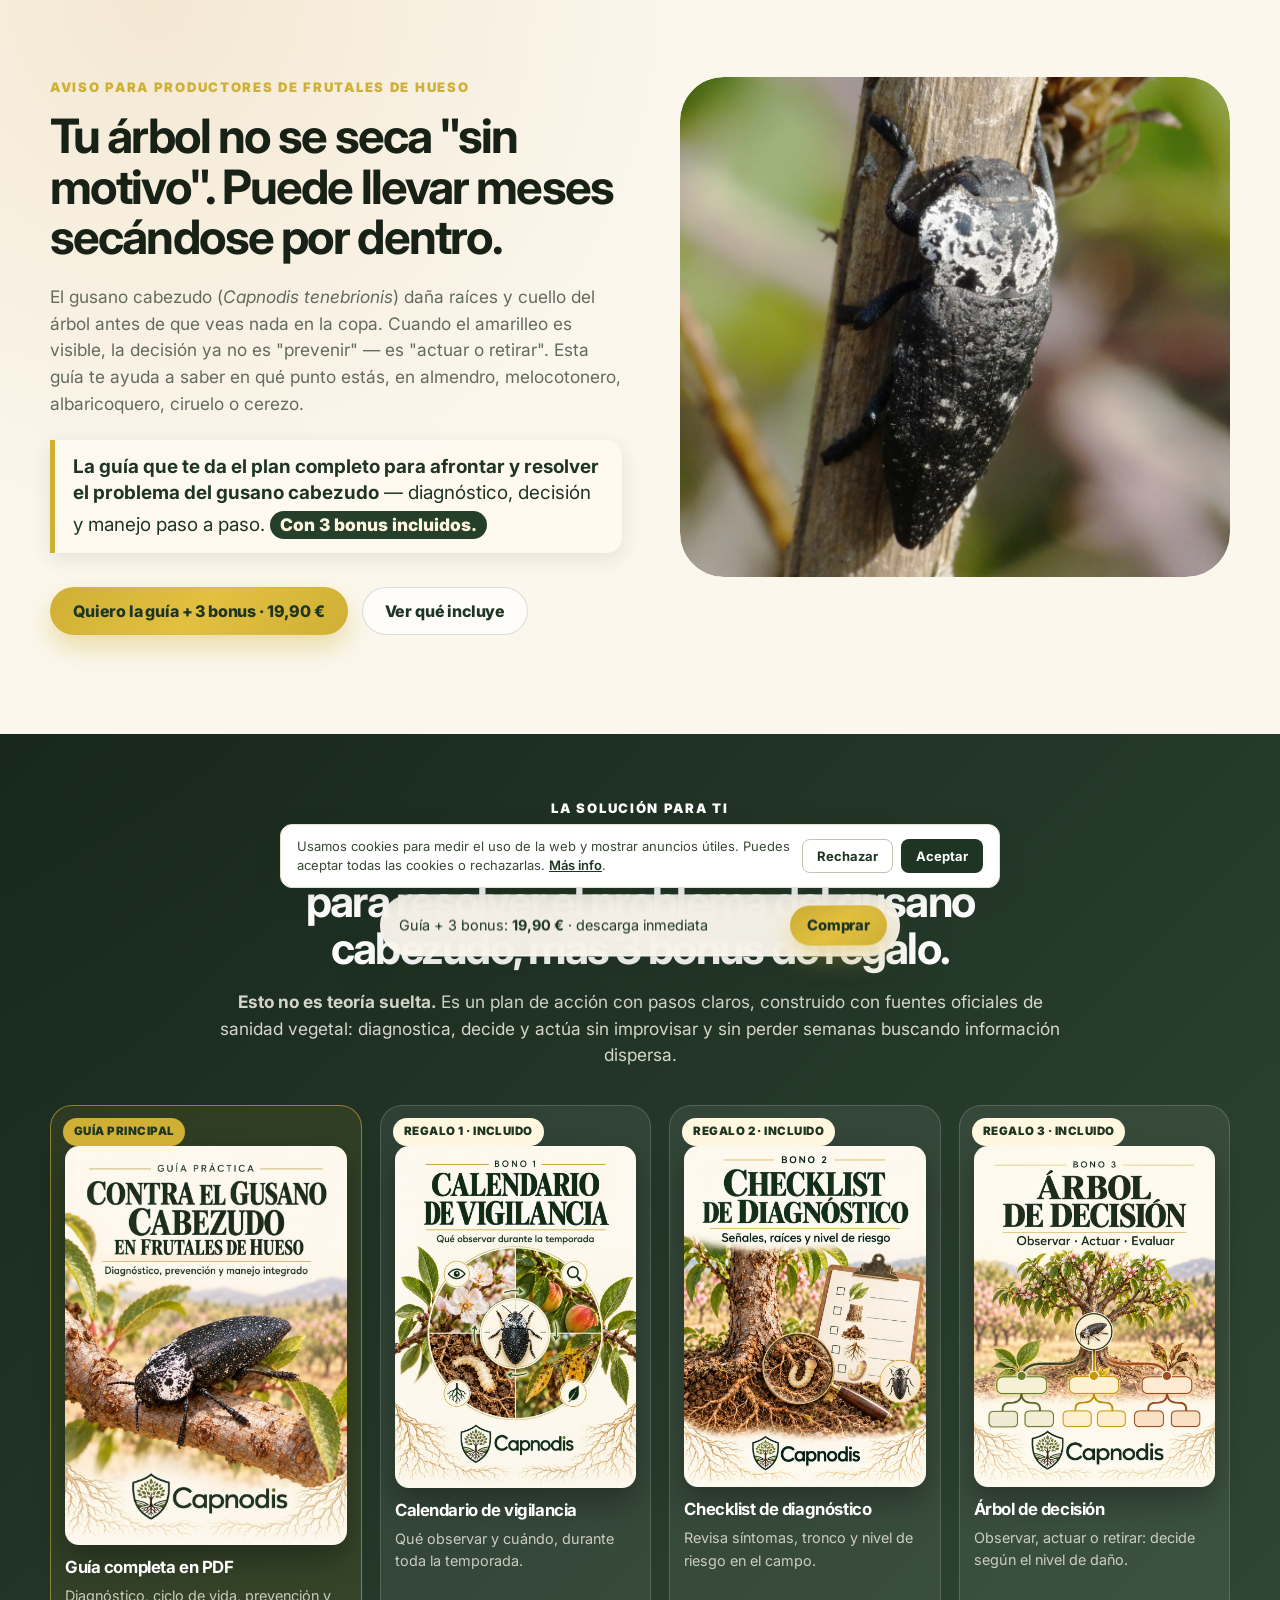
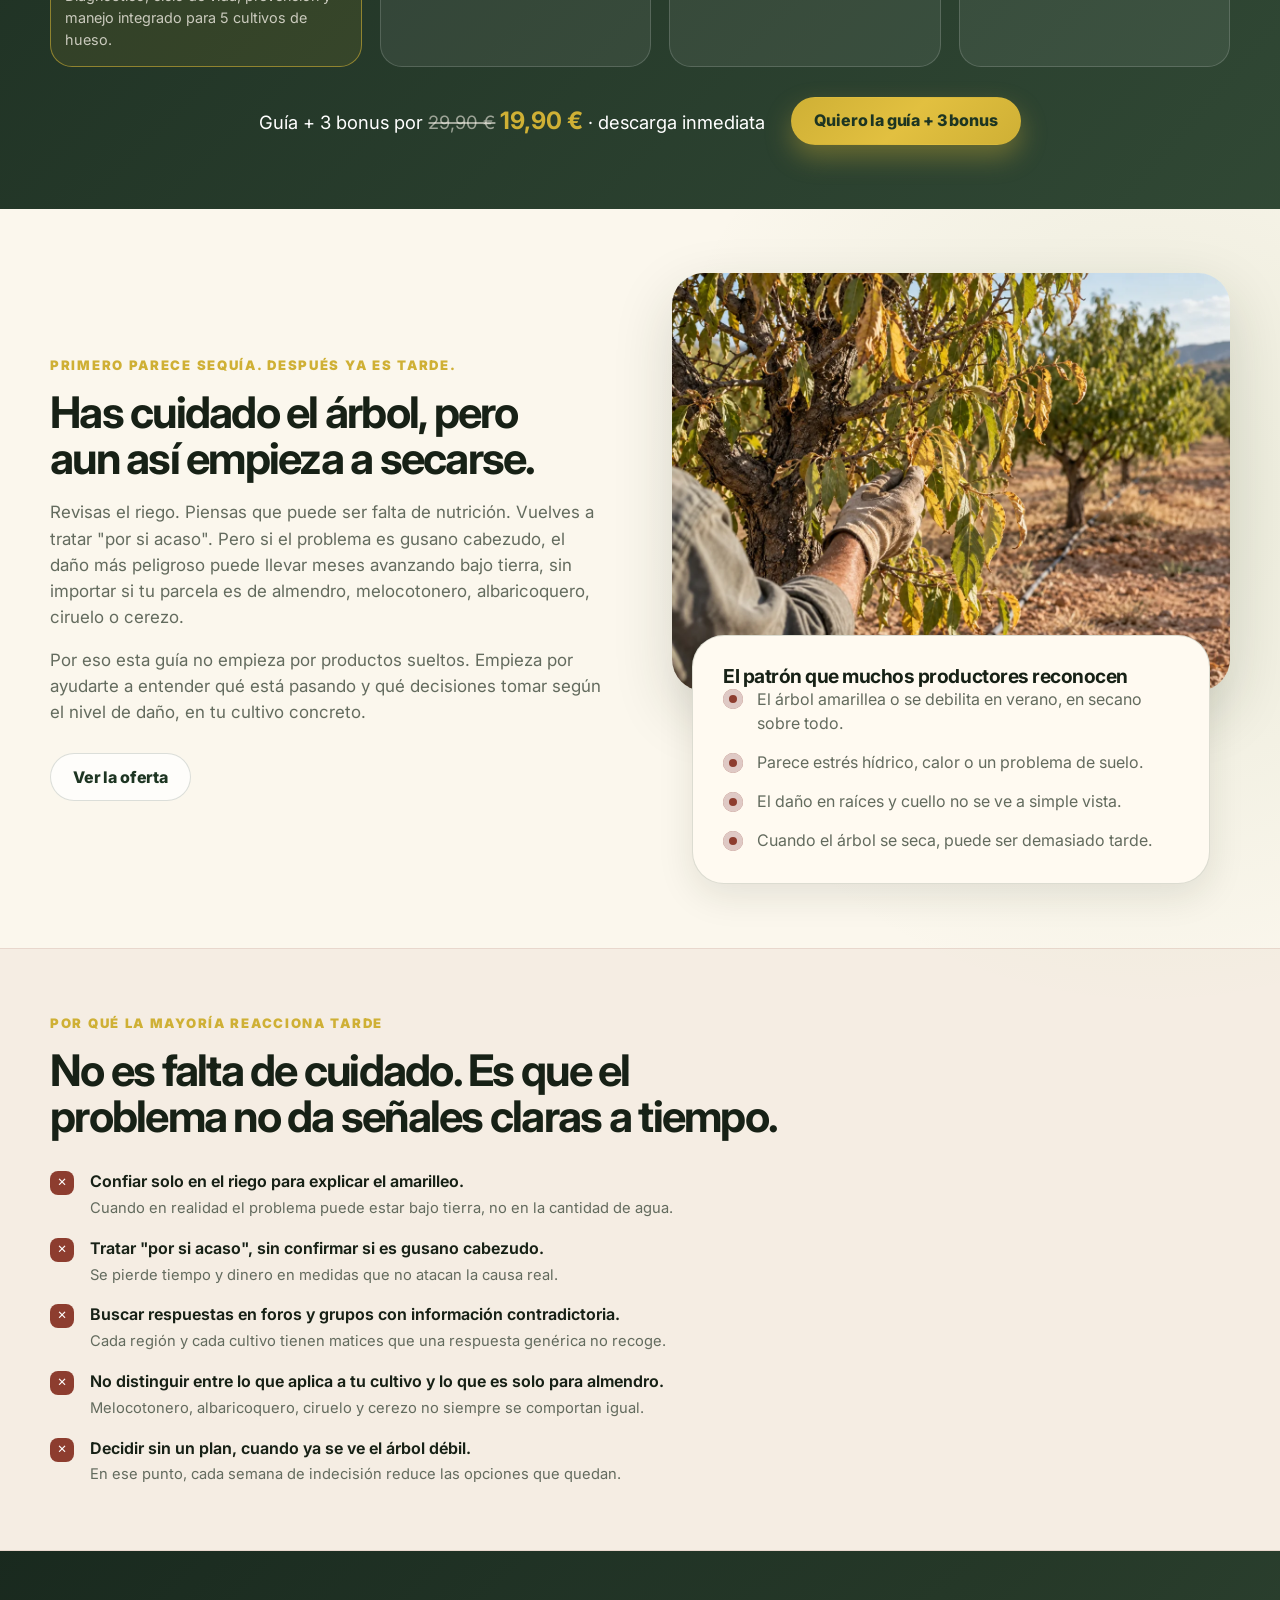
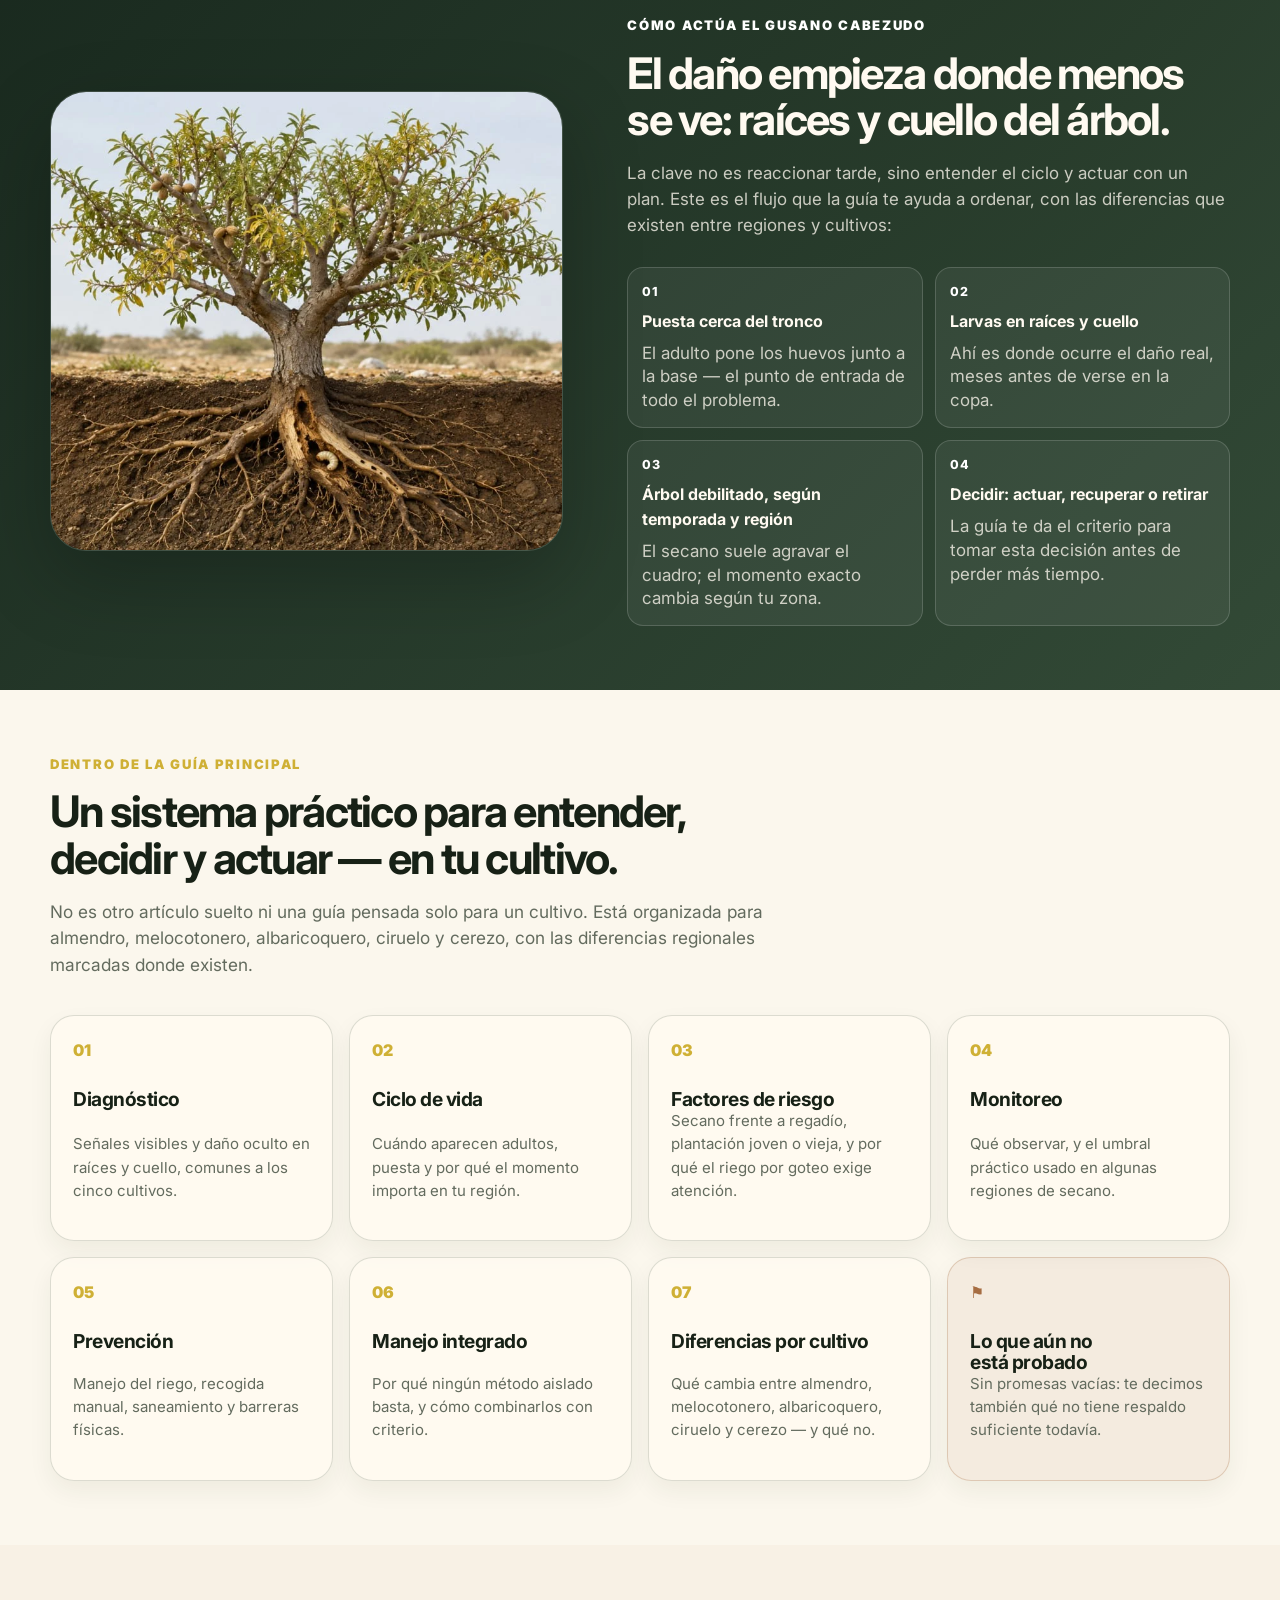
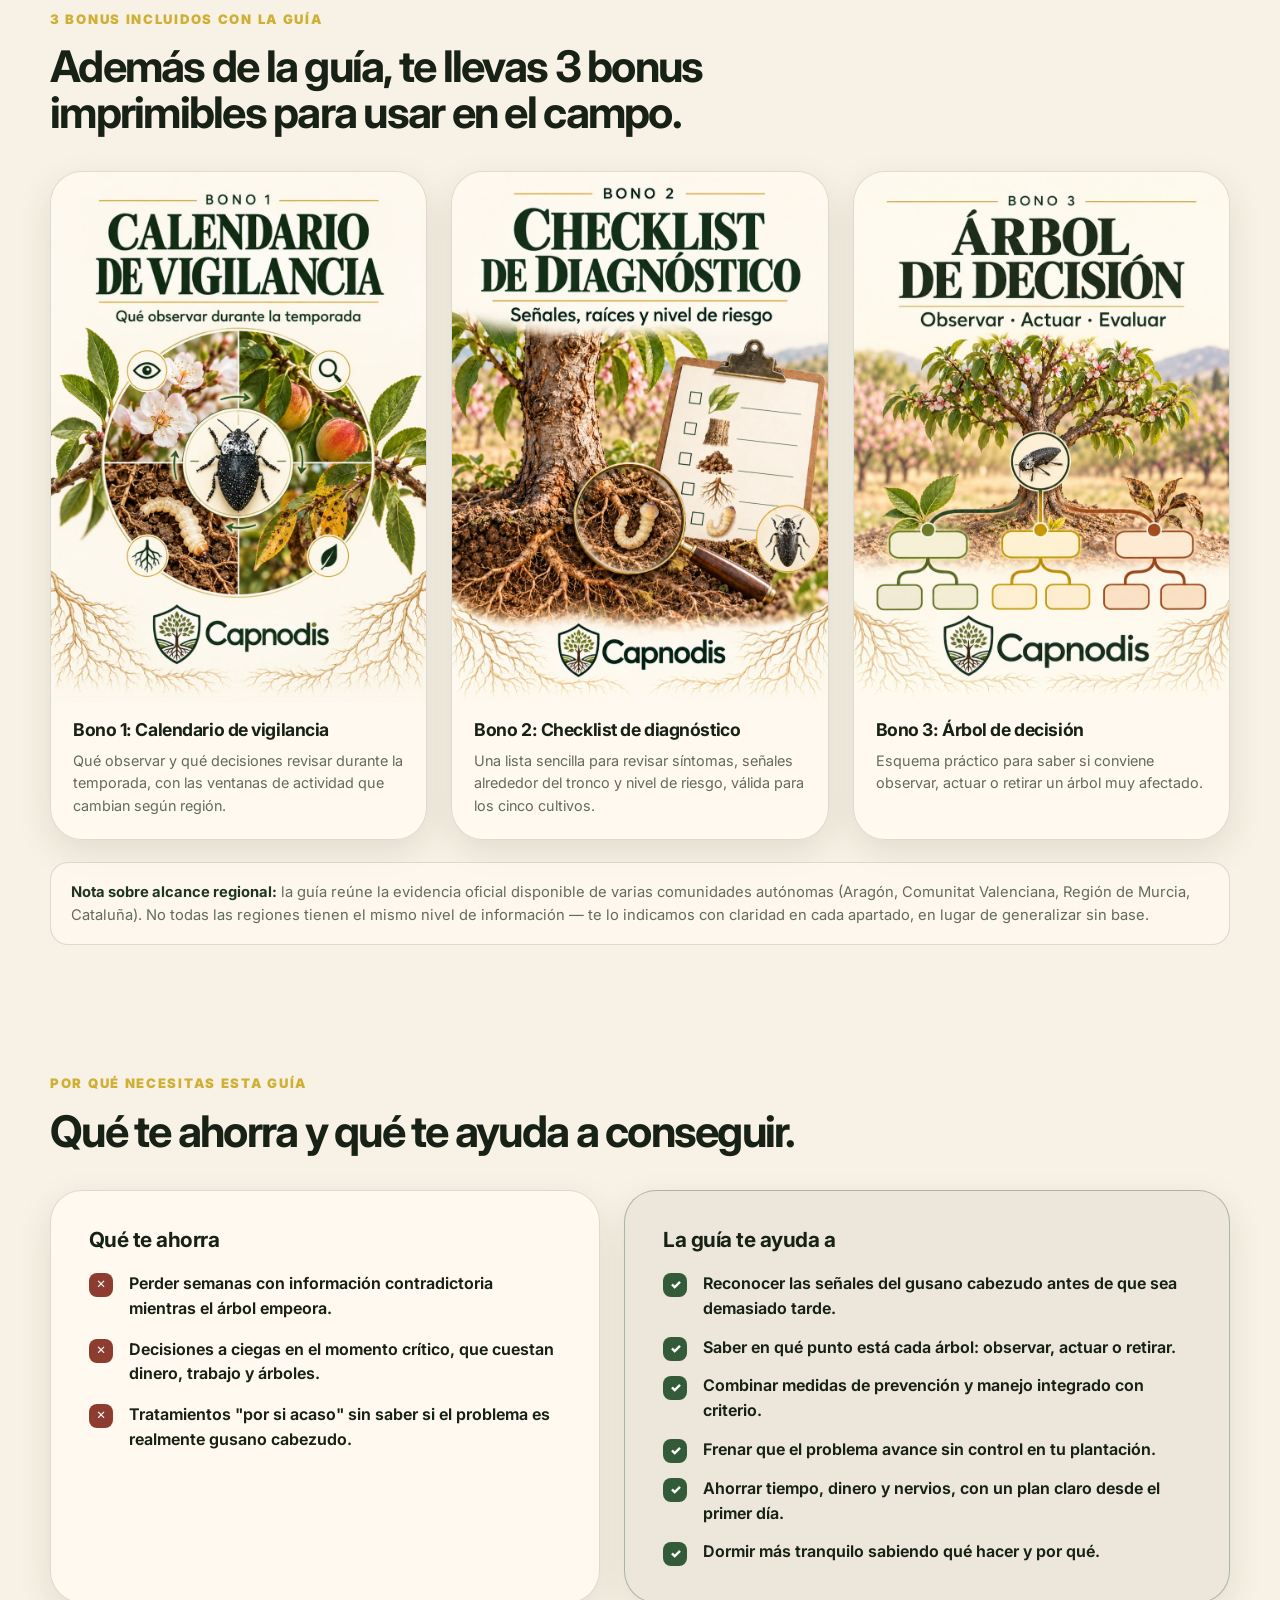
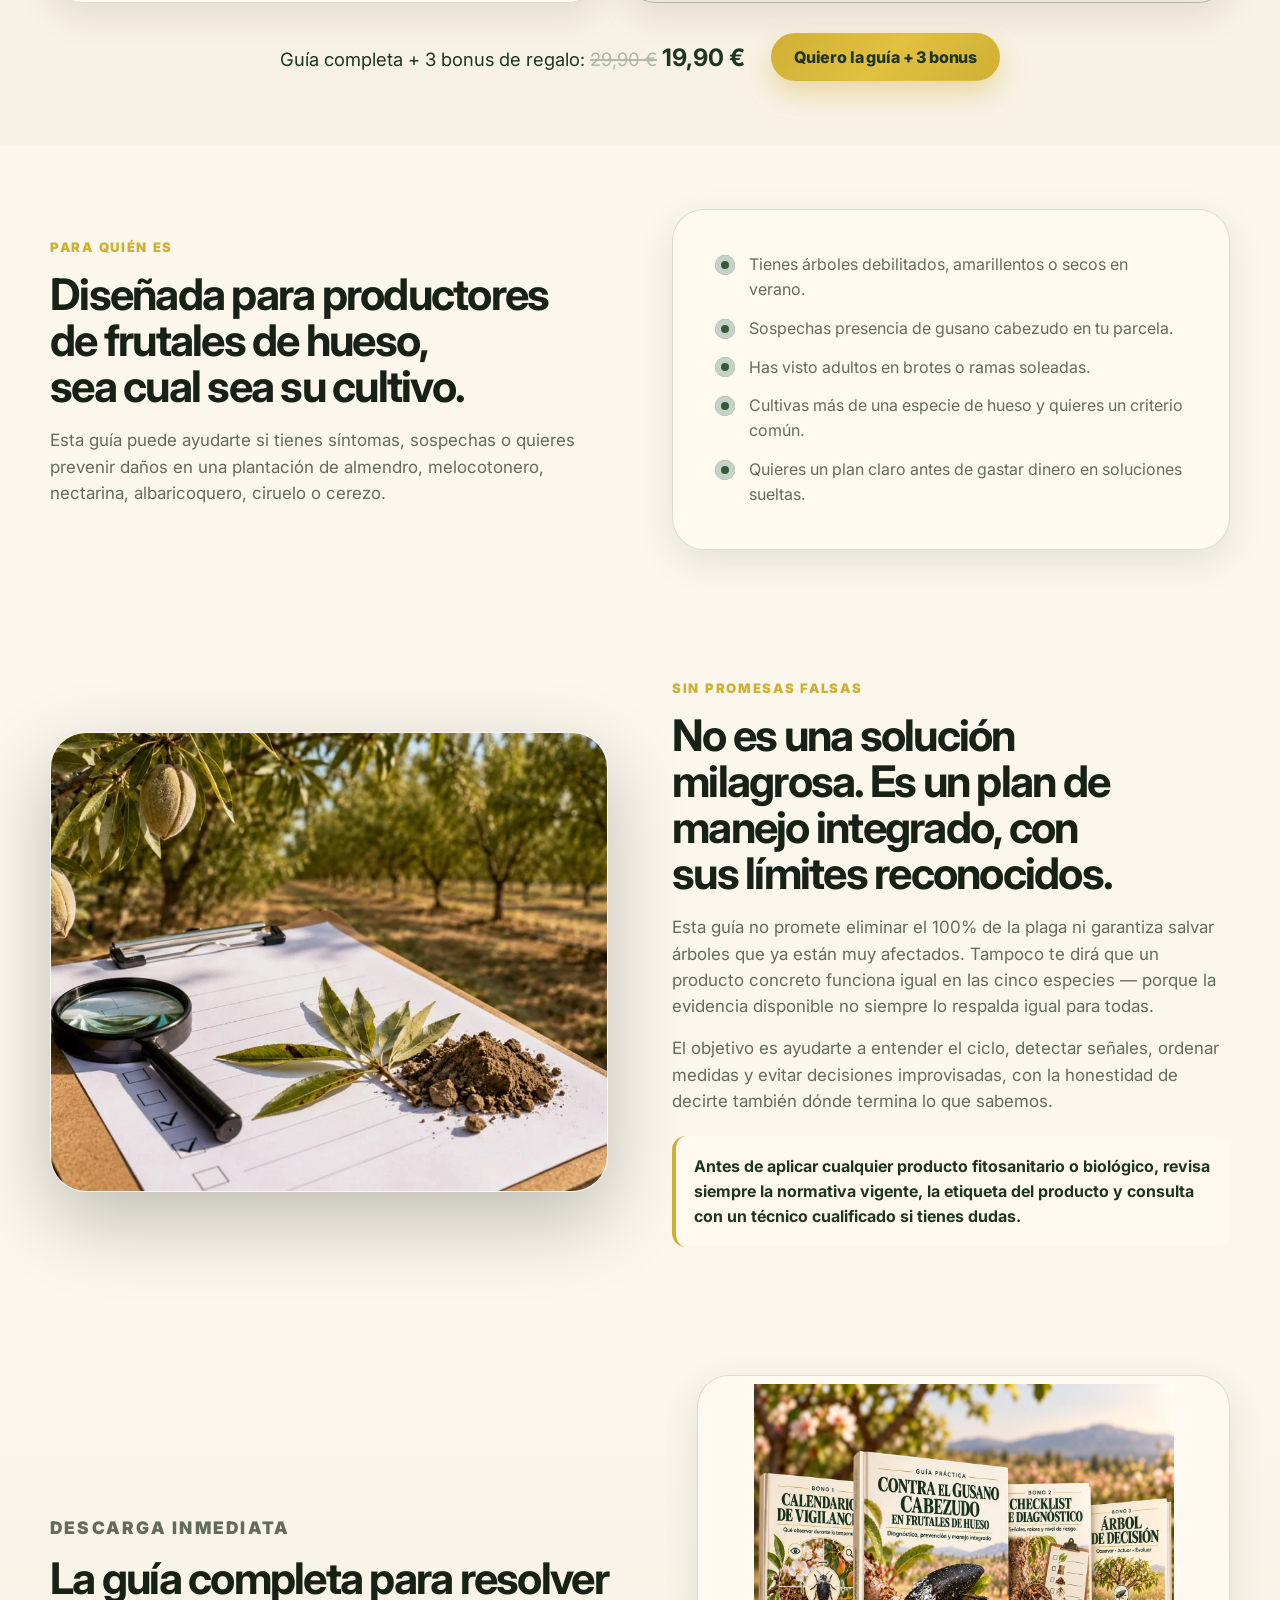
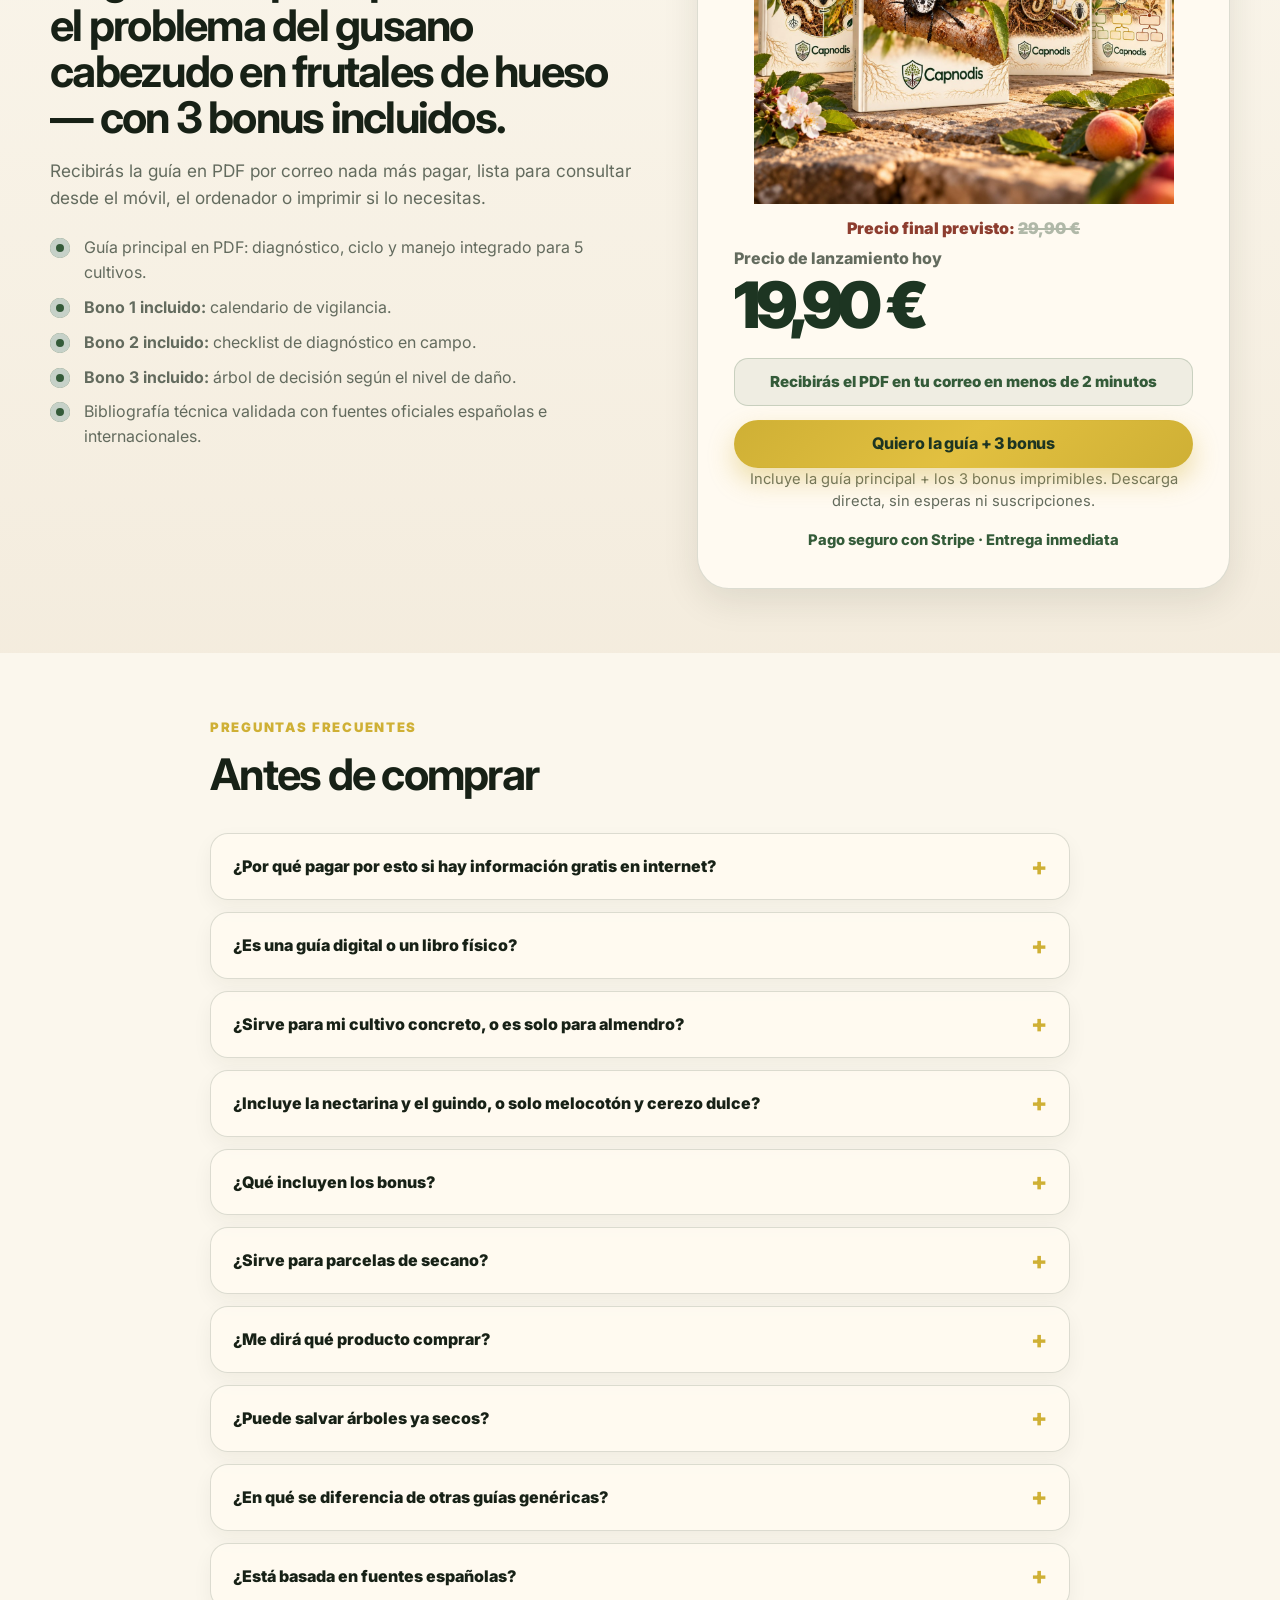
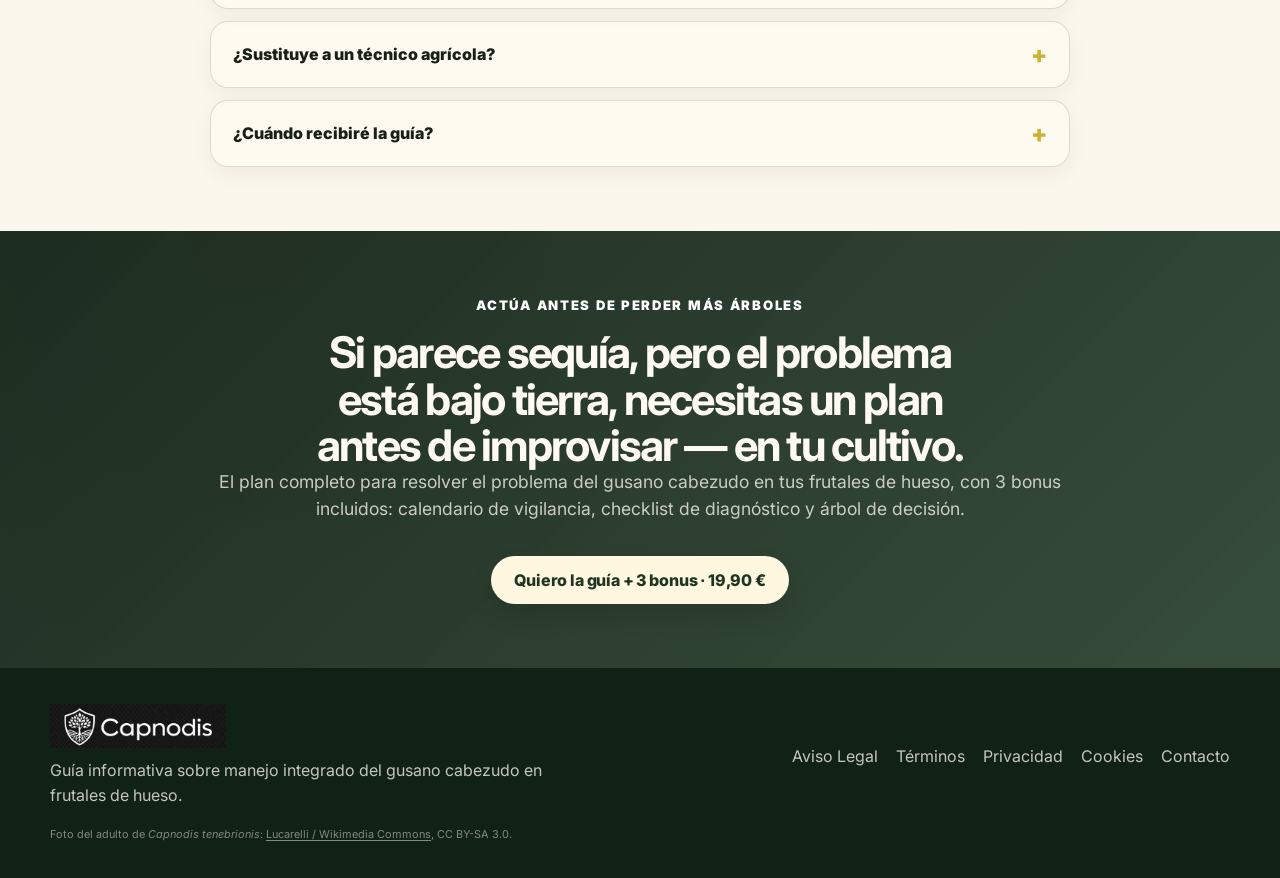
==== commit ad7f47d8: "Remove Frutales hero trust badges" ====
--- a/frutales/index.html
+++ b/frutales/index.html
@@ -12,14 +12,14 @@
   <title>Guía PDF contra el Gusano Cabezudo en Frutales de Hueso | 19,90 €</title>
   <meta name="description" content="Guía completa en PDF para resolver el problema del gusano cabezudo (Capnodis tenebrionis) en almendro, melocotonero, albaricoquero, ciruelo y cerezo, con 3 bonus incluidos: calendario de vigilancia, checklist de diagnóstico y árbol de decisión.">
   <meta name="robots" content="index,follow">
-  <link rel="canonical" href="https://espana.capnodis.com/">
+  <link rel="canonical" href="https://capnodis.com/frutales/">
   <meta property="og:title" content="¿Tus frutales de hueso se secan sin motivo aparente?">
   <meta property="og:description" content="El plan completo para resolver el problema del gusano cabezudo en almendro, melocotonero, albaricoquero, ciruelo y cerezo. Guía en PDF + 3 bonus incluidos.">
   <meta property="og:type" content="website">
   <meta property="og:site_name" content="Capnodis">
   <meta property="og:locale" content="es_ES">
-  <meta property="og:url" content="https://espana.capnodis.com/">
-  <meta property="og:image" content="https://espana.capnodis.com/assets/og-gusano-cabezudo-frutales.jpg">
+  <meta property="og:url" content="https://capnodis.com/frutales/">
+  <meta property="og:image" content="https://capnodis.com/frutales/assets/og-gusano-cabezudo-frutales.jpg">
   <meta property="og:image:width" content="1200">
   <meta property="og:image:height" content="630">
   <meta property="og:image:alt" content="Guía Práctica contra el Gusano Cabezudo en Frutales de Hueso con sus tres bonus">
@@ -83,12 +83,6 @@
             <a class="button button-primary" href="#precio" data-track="hero_buy_click">Quiero la guía + 3 bonus · 19,90 €</a>
             <a class="button button-secondary" href="#contenido" data-track="hero_content_click">Ver qué incluye</a>
           </div>
-          <div class="trust-row">
-            <span>📚 Fuentes oficiales de 4 CCAA</span>
-            <span>🌳 5 cultivos de hueso</span>
-            <span>⚡ En tu correo en 2 min</span>
-            <span>🔒 Pago seguro Stripe</span>
-          </div>
         </div>
         <div class="hero-visual reveal in-view" aria-label="Adulto de Capnodis tenebrionis, el gusano cabezudo">
           <div class="visual-card beetle-hero-card" role="img" aria-label="Adulto de Capnodis tenebrionis sobre una rama">
@@ -347,7 +341,7 @@
           <p class="price-label">Precio de lanzamiento hoy</p>
           <div class="price">19,90 €</div>
           <p class="delivery-note">Recibirás el PDF en tu correo en menos de 2 minutos</p>
-          <a class="button button-primary button-full" href="#" data-checkout data-track="checkout_click">Quiero la guía + 3 bonus</a>
+          <a class="button button-primary button-full" href="https://buy.stripe.com/bJe4gz6TL0Mnarj9HO6AM17" data-checkout data-track="checkout_click">Quiero la guía + 3 bonus</a>
           <p class="guarantee">Incluye la guía principal + los 3 bonus imprimibles. Descarga directa, sin esperas ni suscripciones.</p>
           <div class="secure-note">Pago seguro con Stripe · Entrega inmediata</div>
         </aside>
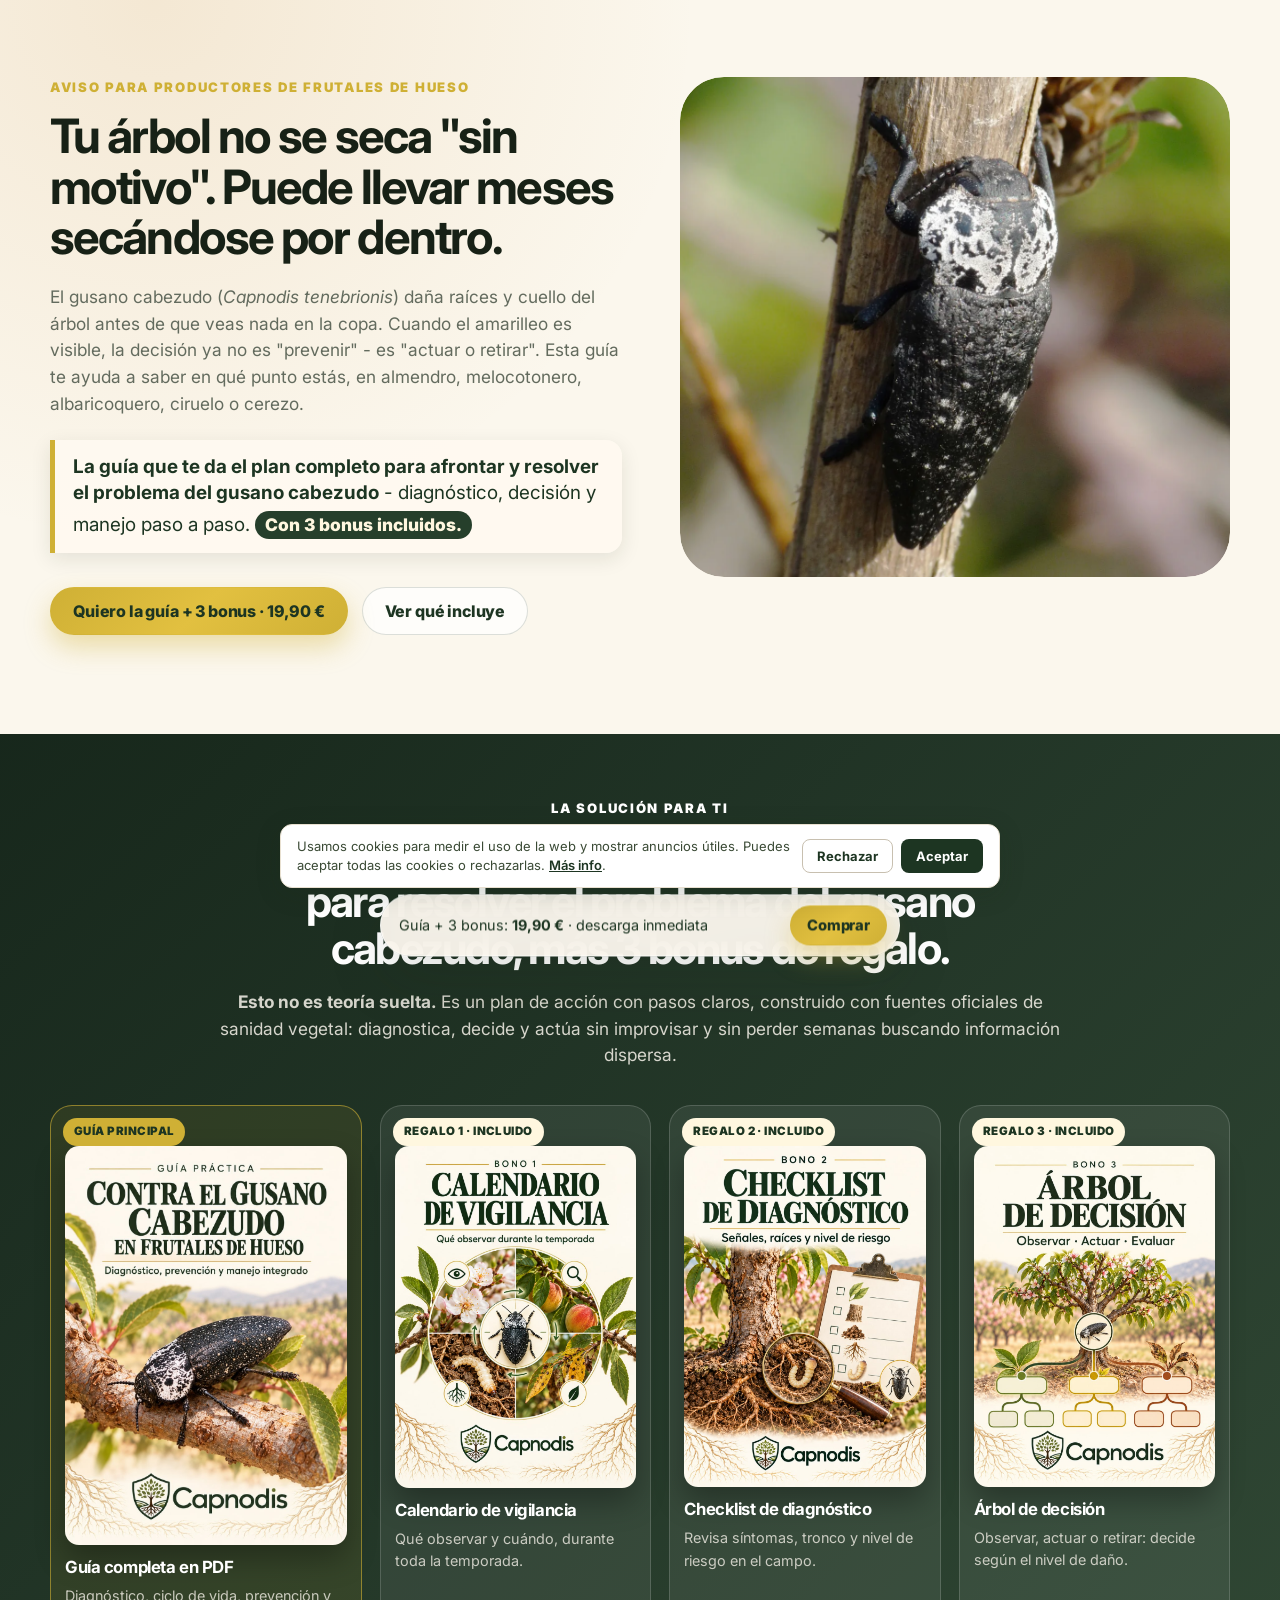
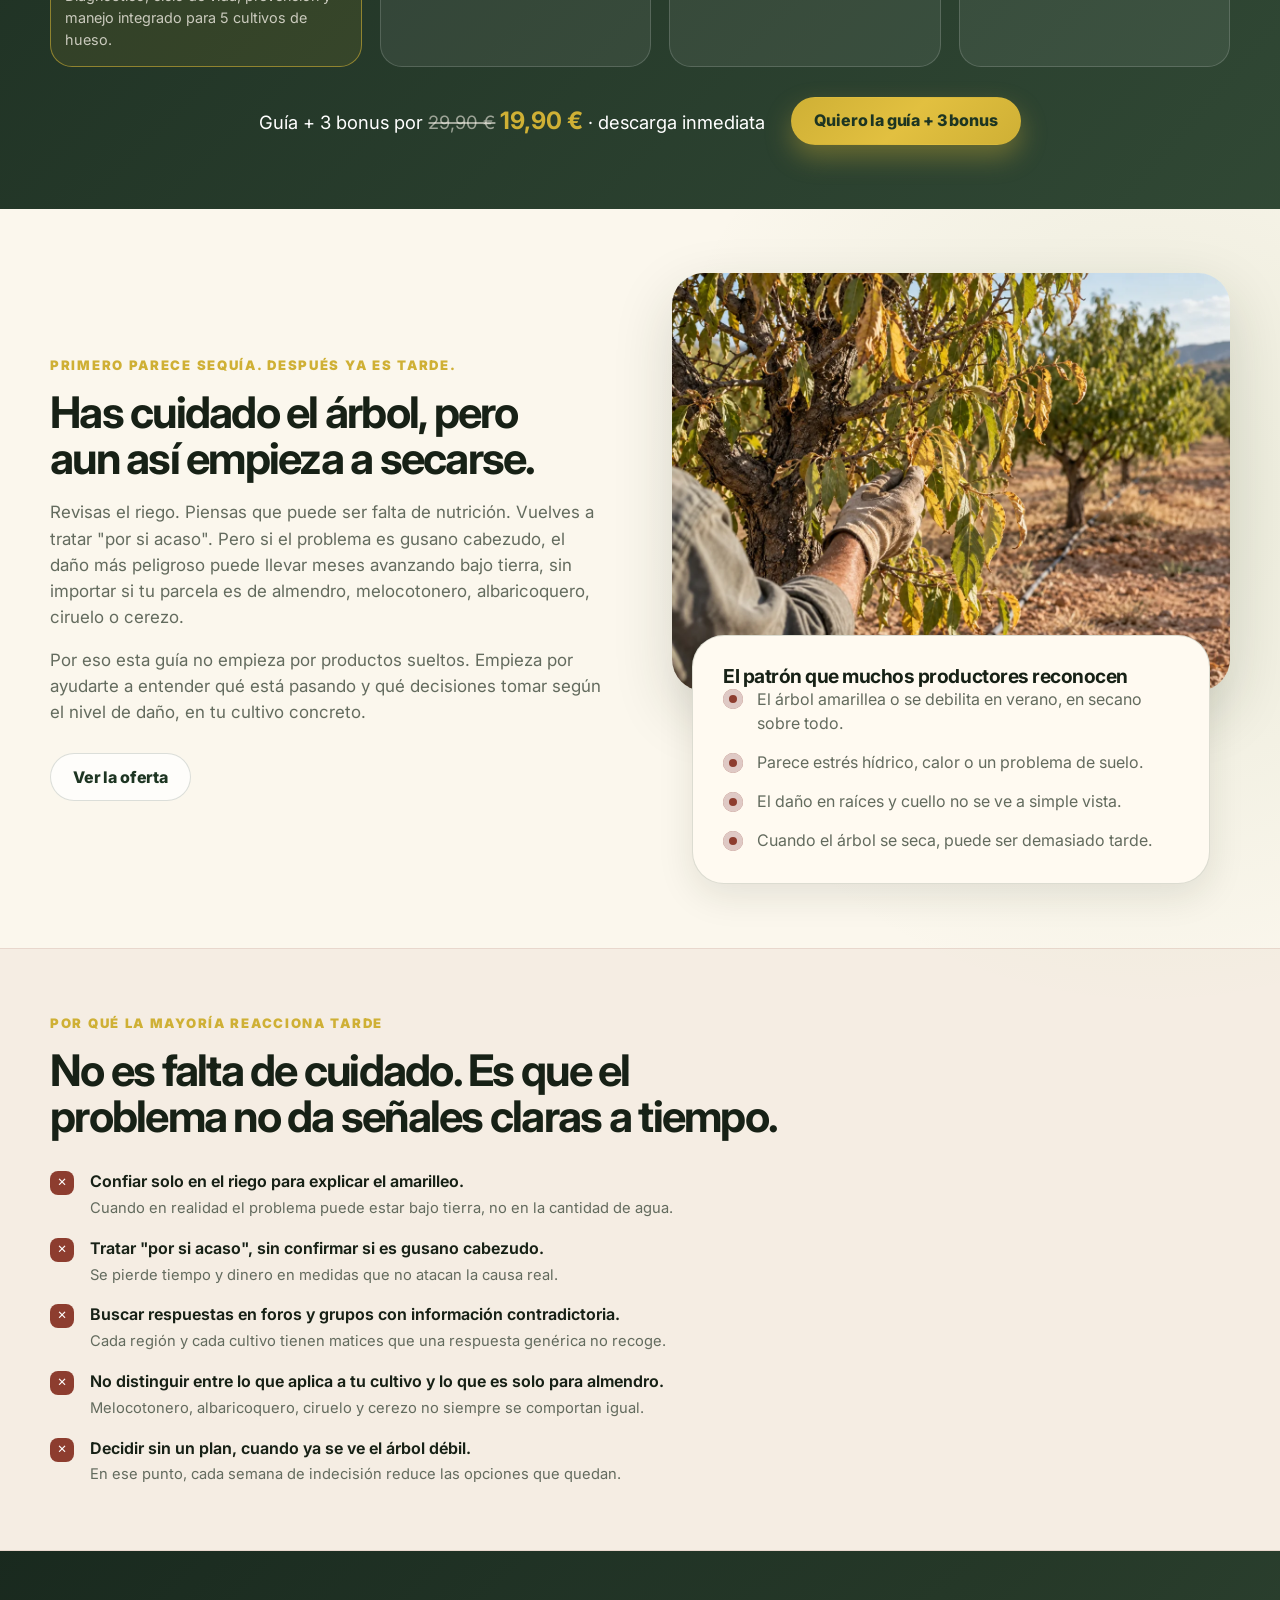
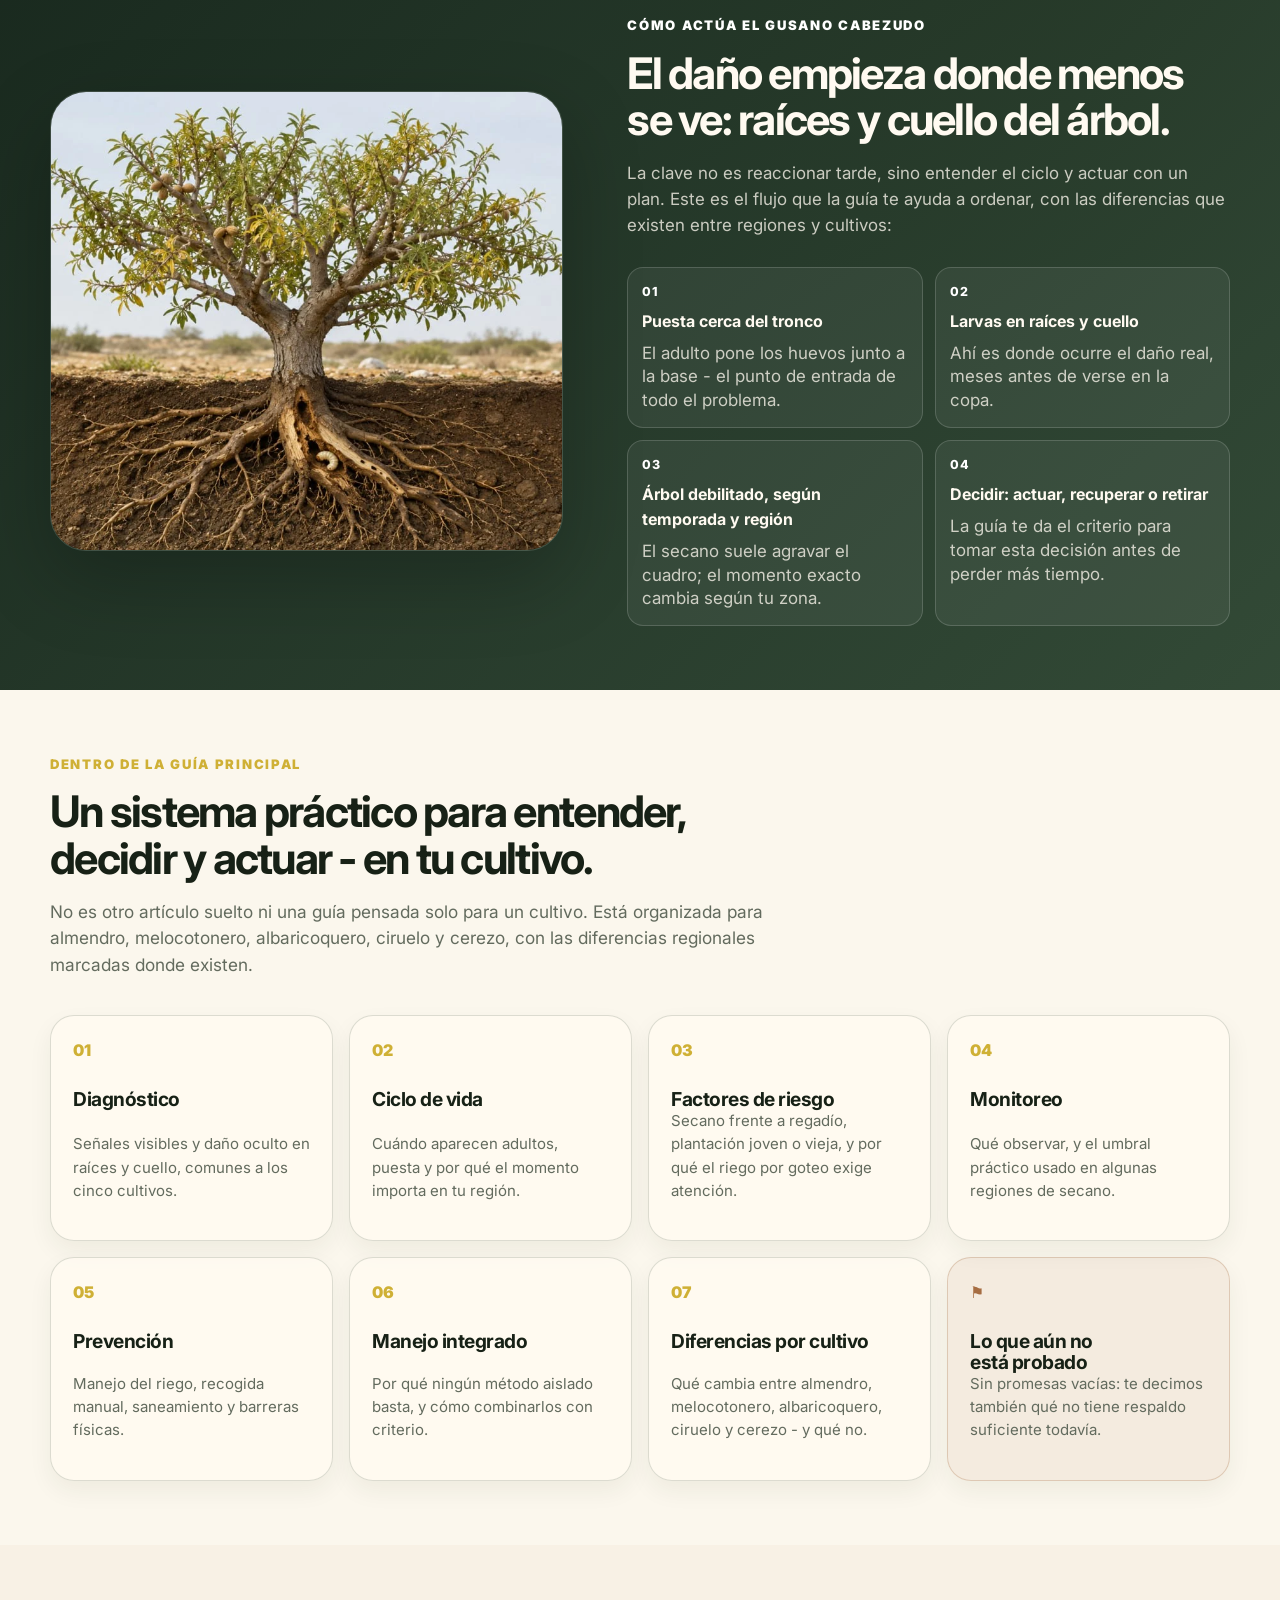
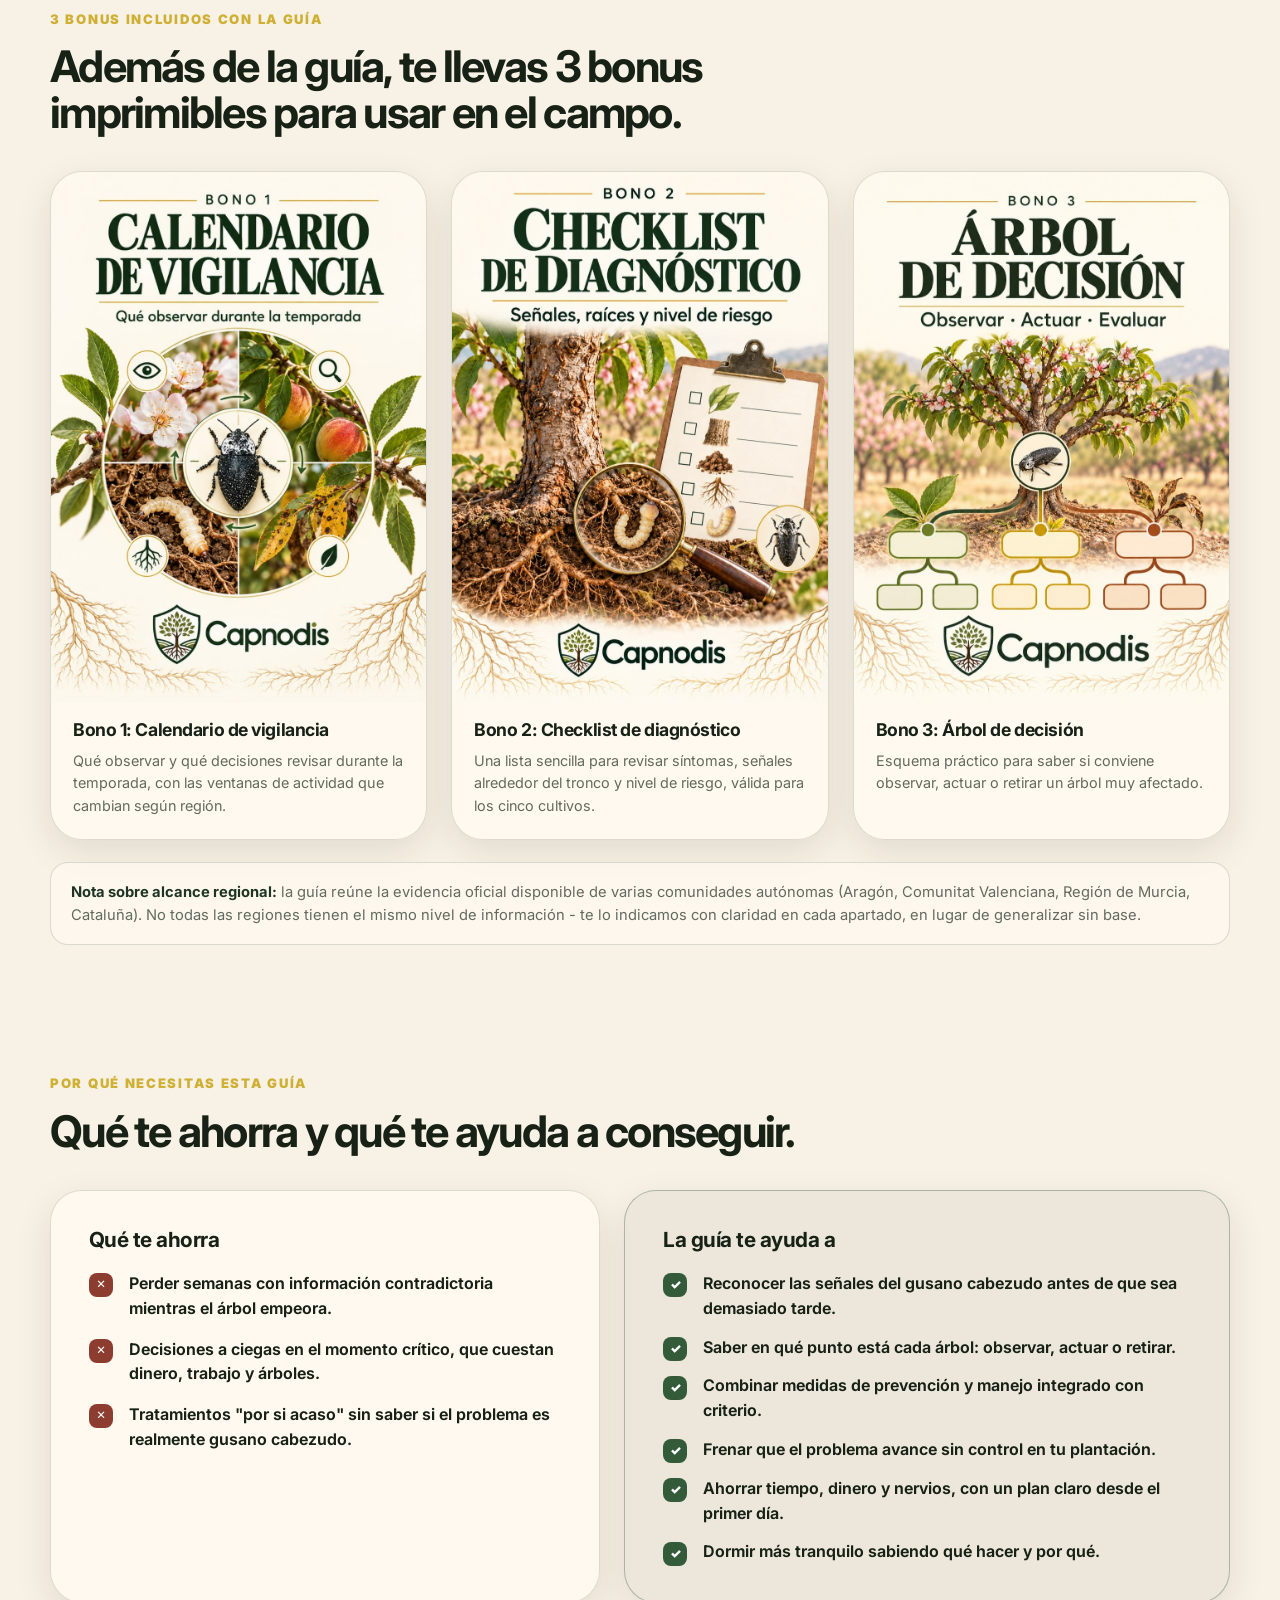
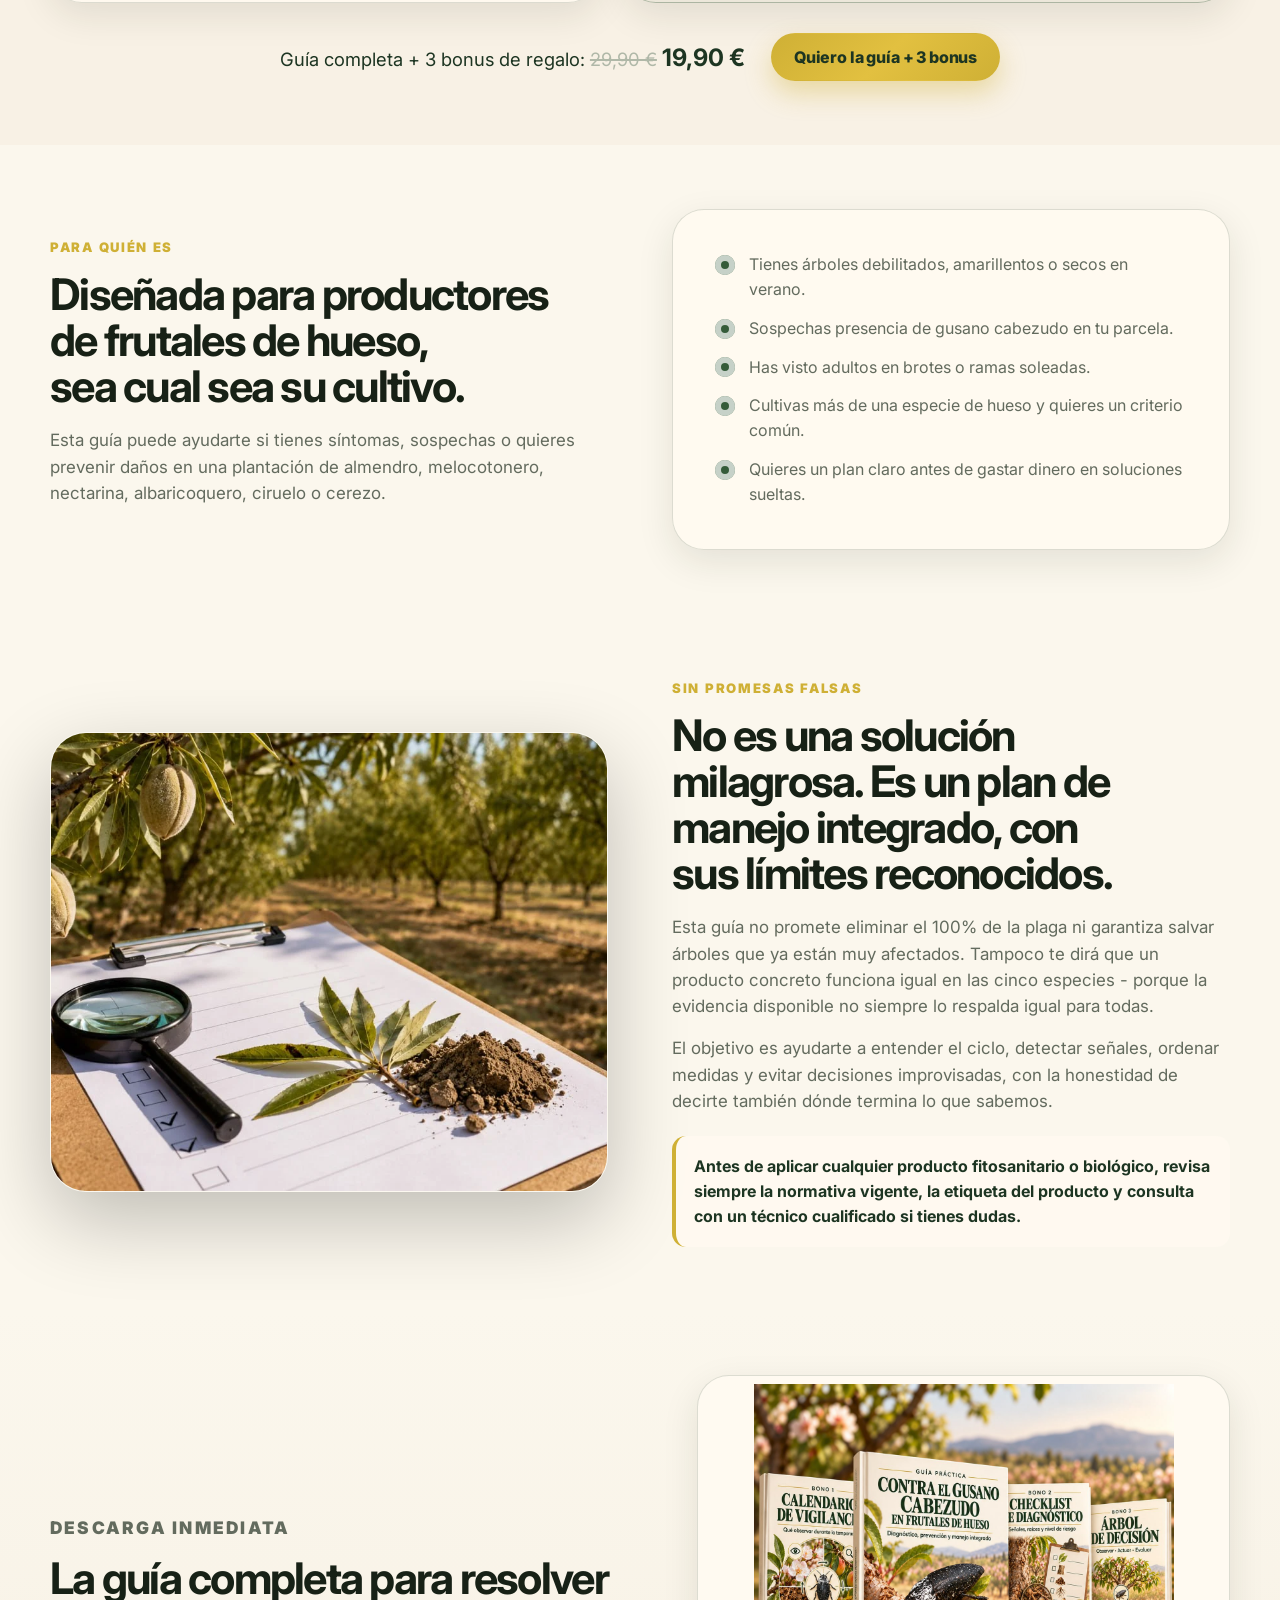
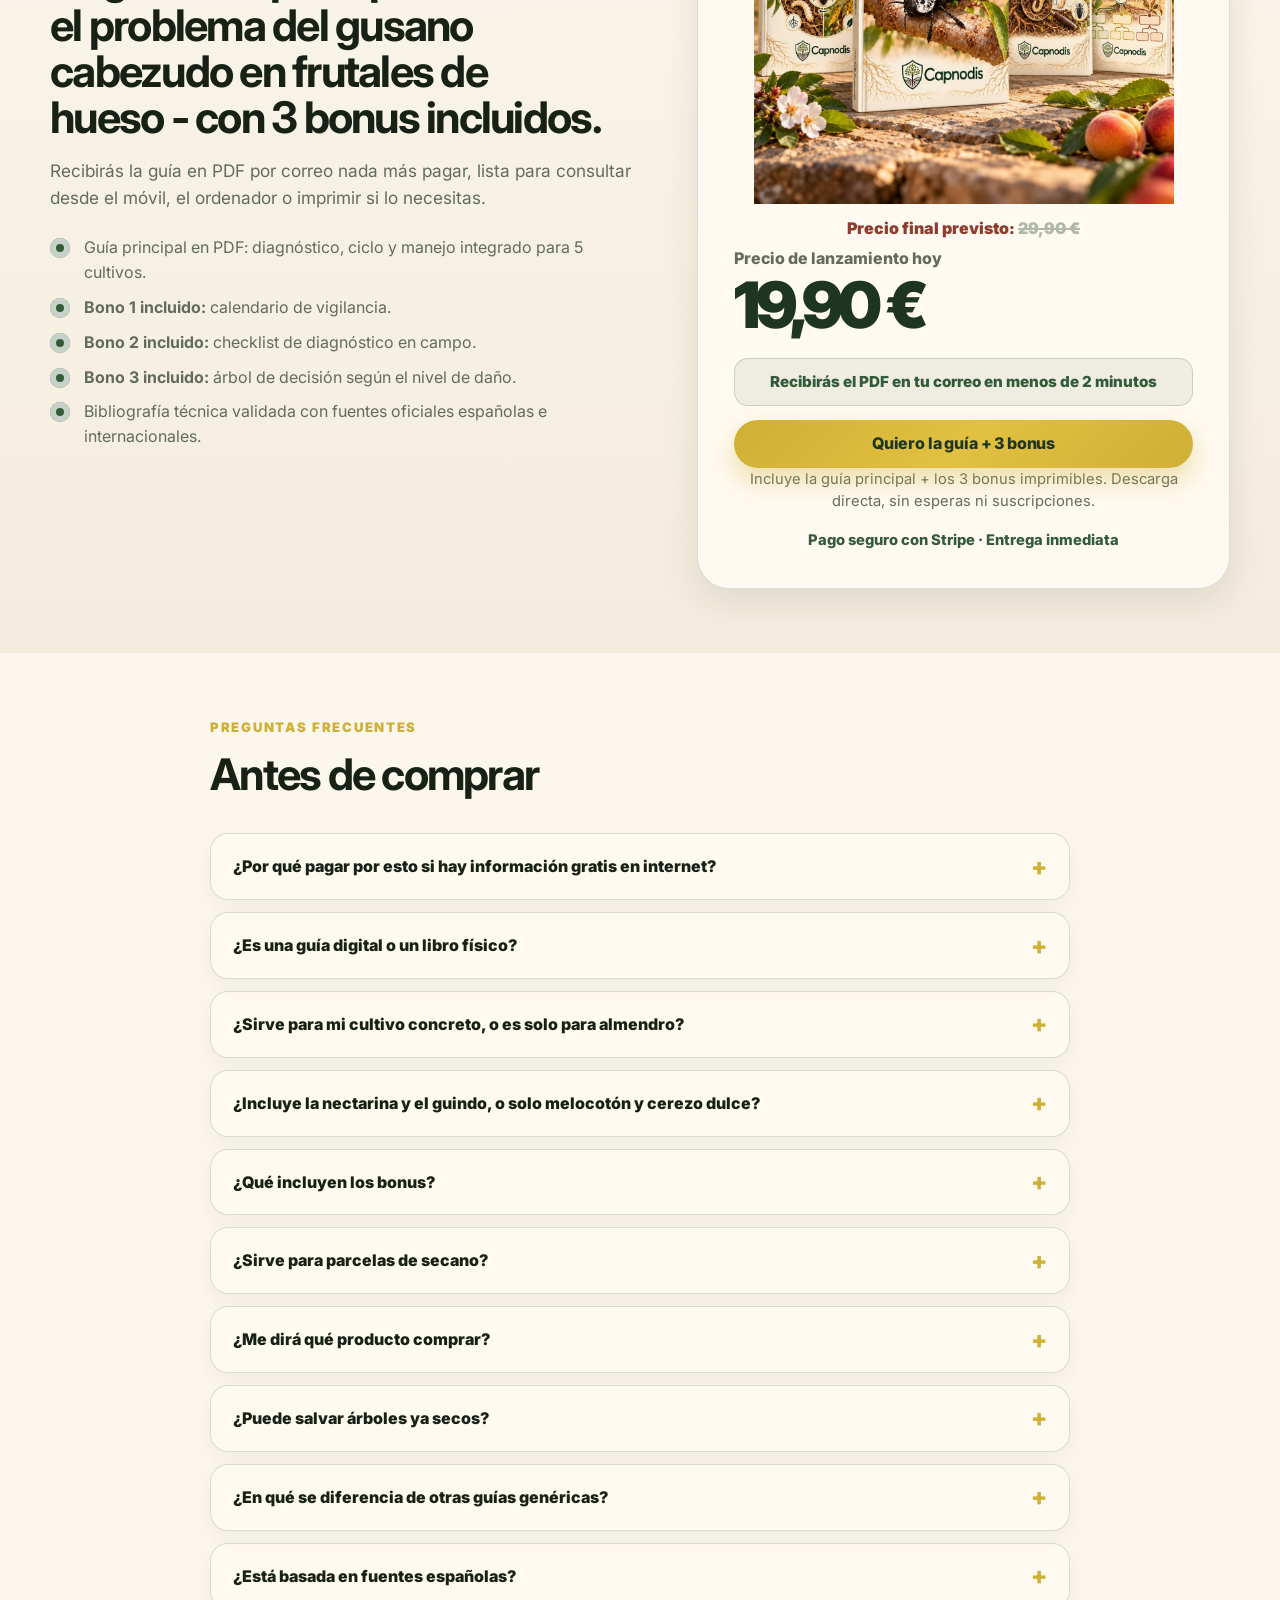
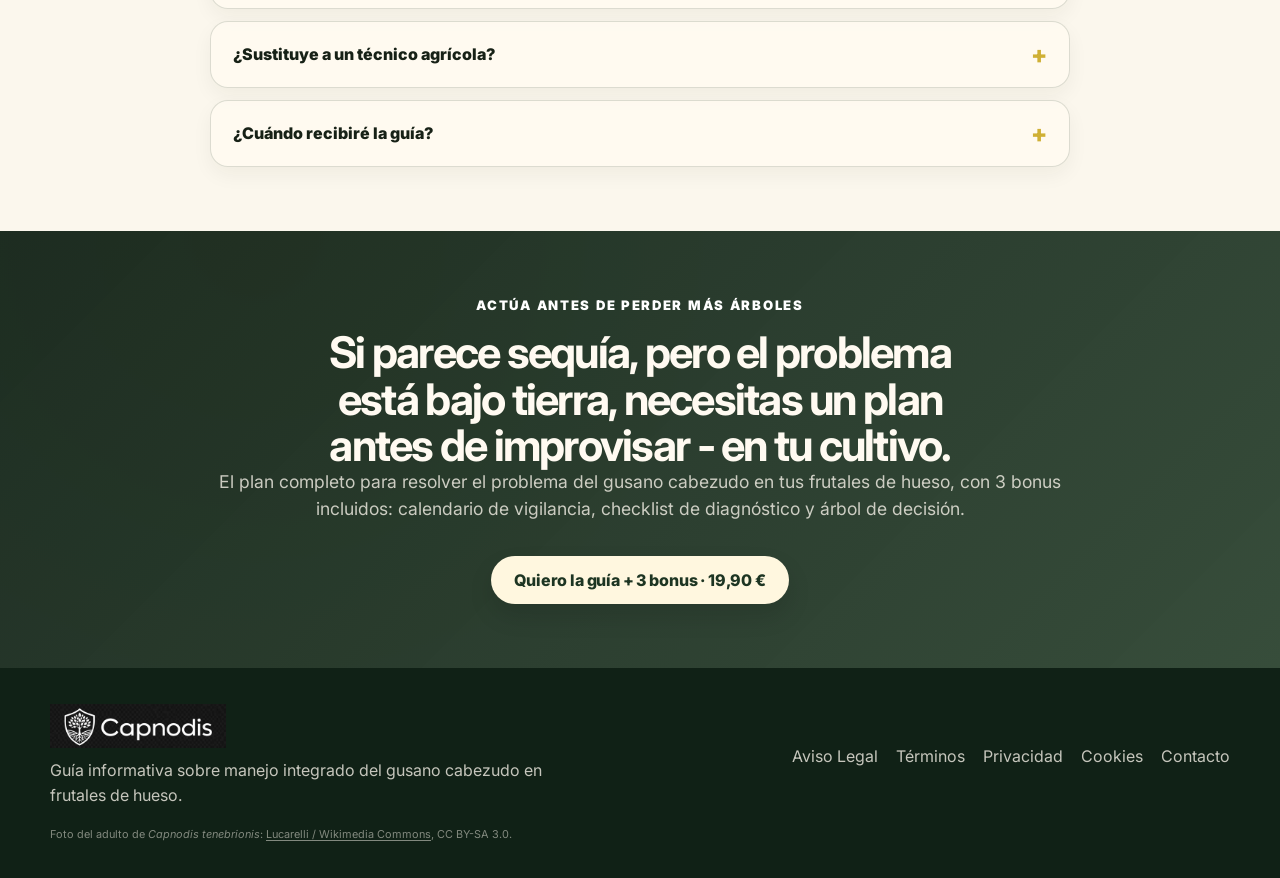
==== commit 783d80d6: "Use plain hyphens throughout Frutales site" ====
--- a/frutales/index.html
+++ b/frutales/index.html
@@ -2,7 +2,7 @@
 <html lang="es">
 <head>
   <!-- ============================================================
-       TRACKING PLACEHOLDERS — this project has its own Stripe /
+       TRACKING PLACEHOLDERS - this project has its own Stripe /
        InsForge / Google Ads / Meta Pixel setup to do (never reuse
        capnodis-pdf-book's live IDs). See CLAUDE.md in this folder
        for the checklist before going live.
@@ -77,10 +77,10 @@
         <div class="hero-copy reveal in-view">
           <p class="eyebrow">Aviso para productores de frutales de hueso</p>
           <h1>Tu árbol no se seca "sin motivo". Puede llevar meses secándose por dentro.</h1>
-          <p class="lead">El gusano cabezudo (<em>Capnodis tenebrionis</em>) daña raíces y cuello del árbol antes de que veas nada en la copa. Cuando el amarilleo es visible, la decisión ya no es "prevenir" — es "actuar o retirar". Esta guía te ayuda a saber en qué punto estás, en almendro, melocotonero, albaricoquero, ciruelo o cerezo.</p>
-          <p class="promise"><strong>La guía que te da el plan completo para afrontar y resolver el problema del gusano cabezudo</strong> — diagnóstico, decisión y manejo paso a paso. <span class="promise-bonus">Con 3 bonus incluidos.</span></p>
+          <p class="lead">El gusano cabezudo (<em>Capnodis tenebrionis</em>) daña raíces y cuello del árbol antes de que veas nada en la copa. Cuando el amarilleo es visible, la decisión ya no es "prevenir" - es "actuar o retirar". Esta guía te ayuda a saber en qué punto estás, en almendro, melocotonero, albaricoquero, ciruelo o cerezo.</p>
+          <p class="promise"><strong>La guía que te da el plan completo para afrontar y resolver el problema del gusano cabezudo</strong> - diagnóstico, decisión y manejo paso a paso. <span class="promise-bonus">Con 3 bonus incluidos.</span></p>
           <div class="hero-actions">
-            <a class="button button-primary" href="#precio" data-track="hero_buy_click">Quiero la guía + 3 bonus · 19,90 €</a>
+            <a class="button button-primary" href="https://buy.stripe.com/bJe4gz6TL0Mnarj9HO6AM17" data-checkout data-track="hero_buy_click">Quiero la guía + 3 bonus · 19,90 €</a>
             <a class="button button-secondary" href="#contenido" data-track="hero_content_click">Ver qué incluye</a>
           </div>
         </div>
@@ -127,7 +127,7 @@
         </div>
         <div class="offer-cta reveal in-view">
           <p>Guía + 3 bonus por <s>29,90 €</s> <strong>19,90 €</strong> · descarga inmediata</p>
-          <a class="button button-primary" href="#precio" data-track="band_buy_click">Quiero la guía + 3 bonus</a>
+          <a class="button button-primary" href="https://buy.stripe.com/bJe4gz6TL0Mnarj9HO6AM17" data-checkout data-track="band_buy_click">Quiero la guía + 3 bonus</a>
         </div>
       </div>
     </section>
@@ -139,7 +139,7 @@
           <h2>Has cuidado el árbol, pero aun así empieza a secarse.</h2>
           <p>Revisas el riego. Piensas que puede ser falta de nutrición. Vuelves a tratar "por si acaso". Pero si el problema es gusano cabezudo, el daño más peligroso puede llevar meses avanzando bajo tierra, sin importar si tu parcela es de almendro, melocotonero, albaricoquero, ciruelo o cerezo.</p>
           <p>Por eso esta guía no empieza por productos sueltos. Empieza por ayudarte a entender qué está pasando y qué decisiones tomar según el nivel de daño, en tu cultivo concreto.</p>
-          <a class="button button-secondary inline-cta" href="#precio" data-track="story_cta">Ver la oferta</a>
+          <a class="button button-secondary inline-cta" href="https://buy.stripe.com/bJe4gz6TL0Mnarj9HO6AM17" data-checkout data-track="story_cta">Ver la oferta</a>
         </div>
         <div class="story-visual reveal in-view">
           <figure class="story-photo">
@@ -185,7 +185,7 @@
           <h2>El daño empieza donde menos se ve: raíces y cuello del árbol.</h2>
           <p>La clave no es reaccionar tarde, sino entender el ciclo y actuar con un plan. Este es el flujo que la guía te ayuda a ordenar, con las diferencias que existen entre regiones y cultivos:</p>
           <div class="mechanism-grid">
-            <article><span>01</span><strong>Puesta cerca del tronco</strong><p>El adulto pone los huevos junto a la base — el punto de entrada de todo el problema.</p></article>
+            <article><span>01</span><strong>Puesta cerca del tronco</strong><p>El adulto pone los huevos junto a la base - el punto de entrada de todo el problema.</p></article>
             <article><span>02</span><strong>Larvas en raíces y cuello</strong><p>Ahí es donde ocurre el daño real, meses antes de verse en la copa.</p></article>
             <article><span>03</span><strong>Árbol debilitado, según temporada y región</strong><p>El secano suele agravar el cuadro; el momento exacto cambia según tu zona.</p></article>
             <article><span>04</span><strong>Decidir: actuar, recuperar o retirar</strong><p>La guía te da el criterio para tomar esta decisión antes de perder más tiempo.</p></article>
@@ -198,7 +198,7 @@
       <div class="container">
         <div class="section-head reveal in-view">
           <p class="eyebrow">Dentro de la guía principal</p>
-          <h2>Un sistema práctico para entender, decidir y actuar — en tu cultivo.</h2>
+          <h2>Un sistema práctico para entender, decidir y actuar - en tu cultivo.</h2>
           <p>No es otro artículo suelto ni una guía pensada solo para un cultivo. Está organizada para almendro, melocotonero, albaricoquero, ciruelo y cerezo, con las diferencias regionales marcadas donde existen.</p>
         </div>
         <div class="modules-grid">
@@ -208,7 +208,7 @@
           <article class="module-card reveal in-view"><span>04</span><h3>Monitoreo</h3><p>Qué observar, y el umbral práctico usado en algunas regiones de secano.</p></article>
           <article class="module-card reveal in-view"><span>05</span><h3>Prevención</h3><p>Manejo del riego, recogida manual, saneamiento y barreras físicas.</p></article>
           <article class="module-card reveal in-view"><span>06</span><h3>Manejo integrado</h3><p>Por qué ningún método aislado basta, y cómo combinarlos con criterio.</p></article>
-          <article class="module-card reveal in-view"><span>07</span><h3>Diferencias por cultivo</h3><p>Qué cambia entre almendro, melocotonero, albaricoquero, ciruelo y cerezo — y qué no.</p></article>
+          <article class="module-card reveal in-view"><span>07</span><h3>Diferencias por cultivo</h3><p>Qué cambia entre almendro, melocotonero, albaricoquero, ciruelo y cerezo - y qué no.</p></article>
           <article class="module-card honesty reveal in-view"><span>⚑</span><h3>Lo que aún no está probado</h3><p>Sin promesas vacías: te decimos también qué no tiene respaldo suficiente todavía.</p></article>
         </div>
       </div>
@@ -244,7 +244,7 @@
           </article>
         </div>
         <div class="regional-note reveal in-view">
-          <strong>Nota sobre alcance regional:</strong> la guía reúne la evidencia oficial disponible de varias comunidades autónomas (Aragón, Comunitat Valenciana, Región de Murcia, Cataluña). No todas las regiones tienen el mismo nivel de información — te lo indicamos con claridad en cada apartado, en lugar de generalizar sin base.
+          <strong>Nota sobre alcance regional:</strong> la guía reúne la evidencia oficial disponible de varias comunidades autónomas (Aragón, Comunitat Valenciana, Región de Murcia, Cataluña). No todas las regiones tienen el mismo nivel de información - te lo indicamos con claridad en cada apartado, en lugar de generalizar sin base.
         </div>
       </div>
     </section>
@@ -278,7 +278,7 @@
         </div>
         <div class="offer-cta dark-on-light reveal in-view">
           <p>Guía completa + 3 bonus de regalo: <s>29,90 €</s> <strong>19,90 €</strong></p>
-          <a class="button button-primary" href="#precio" data-track="outcomes_buy_click">Quiero la guía + 3 bonus</a>
+          <a class="button button-primary" href="https://buy.stripe.com/bJe4gz6TL0Mnarj9HO6AM17" data-checkout data-track="outcomes_buy_click">Quiero la guía + 3 bonus</a>
         </div>
       </div>
     </section>
@@ -310,7 +310,7 @@
         <div class="section-copy reveal in-view">
           <p class="eyebrow">Sin promesas falsas</p>
           <h2>No es una solución milagrosa. Es un plan de manejo integrado, con sus límites reconocidos.</h2>
-          <p>Esta guía no promete eliminar el 100% de la plaga ni garantiza salvar árboles que ya están muy afectados. Tampoco te dirá que un producto concreto funciona igual en las cinco especies — porque la evidencia disponible no siempre lo respalda igual para todas.</p>
+          <p>Esta guía no promete eliminar el 100% de la plaga ni garantiza salvar árboles que ya están muy afectados. Tampoco te dirá que un producto concreto funciona igual en las cinco especies - porque la evidencia disponible no siempre lo respalda igual para todas.</p>
           <p>El objetivo es ayudarte a entender el ciclo, detectar señales, ordenar medidas y evitar decisiones improvisadas, con la honestidad de decirte también dónde termina lo que sabemos.</p>
           <div class="warning-box">
             Antes de aplicar cualquier producto fitosanitario o biológico, revisa siempre la normativa vigente, la etiqueta del producto y consulta con un técnico cualificado si tienes dudas.
@@ -323,7 +323,7 @@
       <div class="container price-grid">
         <div class="offer-copy reveal in-view">
           <p class="eyebrow">Descarga inmediata</p>
-          <h2>La guía completa para resolver el problema del gusano cabezudo en frutales de hueso — con 3 bonus incluidos.</h2>
+          <h2>La guía completa para resolver el problema del gusano cabezudo en frutales de hueso - con 3 bonus incluidos.</h2>
           <p>Recibirás la guía en PDF por correo nada más pagar, lista para consultar desde el móvil, el ordenador o imprimir si lo necesitas.</p>
           <ul class="check-list compact">
             <li>Guía principal en PDF: diagnóstico, ciclo y manejo integrado para 5 cultivos.</li>
@@ -334,7 +334,7 @@
           </ul>
         </div>
         <aside class="price-card reveal in-view" aria-label="Caja de compra">
-          <div class="book-mockup" role="img" aria-label="Bundle completo — guía PDF y 3 bonus">
+          <div class="book-mockup" role="img" aria-label="Bundle completo - guía PDF y 3 bonus">
             <img src="assets/product-visuals/complete-book-and-three-bonuses-bundle.jpg" alt="Guía Práctica contra el Gusano Cabezudo en Frutales de Hueso con sus tres bonus" loading="lazy">
           </div>
           <p class="price-anchor">Precio final previsto: <s>29,90 €</s></p>
@@ -357,7 +357,7 @@
         <div class="faq-list reveal in-view" data-faq-list>
           <details>
             <summary>¿Por qué pagar por esto si hay información gratis en internet?</summary>
-            <p>Porque esa información suele estar repartida en foros, artículos sueltos y fichas técnicas dispersas, sin criterio claro para tu cultivo concreto. Esta guía la organiza en un solo sitio, en español, filtrada con fuentes oficiales y citando de dónde sale cada afirmación — y te dice también qué no está probado, algo que rara vez se ve en contenido gratuito.</p>
+            <p>Porque esa información suele estar repartida en foros, artículos sueltos y fichas técnicas dispersas, sin criterio claro para tu cultivo concreto. Esta guía la organiza en un solo sitio, en español, filtrada con fuentes oficiales y citando de dónde sale cada afirmación - y te dice también qué no está probado, algo que rara vez se ve en contenido gratuito.</p>
           </details>
           <details>
             <summary>¿Es una guía digital o un libro físico?</summary>
@@ -373,7 +373,7 @@
           </details>
           <details>
             <summary>¿Qué incluyen los bonus?</summary>
-            <p>Un calendario de vigilancia, un checklist de diagnóstico en campo y un árbol de decisión según el nivel de daño — pensados para usarse con cualquiera de los cinco cultivos.</p>
+            <p>Un calendario de vigilancia, un checklist de diagnóstico en campo y un árbol de decisión según el nivel de daño - pensados para usarse con cualquiera de los cinco cultivos.</p>
           </details>
           <details>
             <summary>¿Sirve para parcelas de secano?</summary>
@@ -389,7 +389,7 @@
           </details>
           <details>
             <summary>¿En qué se diferencia de otras guías genéricas?</summary>
-            <p>Distinguimos explícitamente entre lo que la evidencia respalda de forma general y lo que solo se ha documentado en una región o cultivo concreto. Cuando algo no está suficientemente probado — por ejemplo, la eficacia de una medida en campo — te lo decimos, en vez de presentarlo como un hecho establecido.</p>
+            <p>Distinguimos explícitamente entre lo que la evidencia respalda de forma general y lo que solo se ha documentado en una región o cultivo concreto. Cuando algo no está suficientemente probado - por ejemplo, la eficacia de una medida en campo - te lo decimos, en vez de presentarlo como un hecho establecido.</p>
           </details>
           <details>
             <summary>¿Está basada en fuentes españolas?</summary>
@@ -410,9 +410,9 @@
     <section class="final-cta section">
       <div class="container narrow reveal in-view">
         <p class="eyebrow light">Actúa antes de perder más árboles</p>
-        <h2>Si parece sequía, pero el problema está bajo tierra, necesitas un plan antes de improvisar — en tu cultivo.</h2>
+        <h2>Si parece sequía, pero el problema está bajo tierra, necesitas un plan antes de improvisar - en tu cultivo.</h2>
         <p>El plan completo para resolver el problema del gusano cabezudo en tus frutales de hueso, con 3 bonus incluidos: calendario de vigilancia, checklist de diagnóstico y árbol de decisión.</p>
-        <a class="button button-light" href="#precio" data-track="final_cta">Quiero la guía + 3 bonus · 19,90 €</a>
+        <a class="button button-light" href="https://buy.stripe.com/bJe4gz6TL0Mnarj9HO6AM17" data-checkout data-track="final_cta">Quiero la guía + 3 bonus · 19,90 €</a>
       </div>
     </section>
   </main>
@@ -438,7 +438,7 @@
 
   <div class="sticky-buy" data-sticky-buy>
     <span>Guía + 3 bonus: <strong>19,90 €</strong> · descarga inmediata</span>
-    <a class="button button-primary button-small" href="#precio" data-track="sticky_buy">Comprar</a>
+    <a class="button button-primary button-small" href="https://buy.stripe.com/bJe4gz6TL0Mnarj9HO6AM17" data-checkout data-track="sticky_buy">Comprar</a>
   </div>
 
   <script src="script.js"></script>
--- a/frutales/styles.css
+++ b/frutales/styles.css
@@ -143,7 +143,7 @@
 .promise { margin: 22px 0 0; padding: 14px 18px; border-left: 5px solid var(--gold); background: rgba(255, 250, 241, 0.9); border-radius: 0 16px 16px 0; color: var(--green-900); font-size: clamp(1.02rem, 1.5vw, 1.18rem); line-height: 1.4; box-shadow: var(--shadow-sm); }
 .promise-bonus { display: inline-block; margin-top: 4px; padding: 2px 10px; border-radius: 999px; background: var(--green-800); color: #fff7df; font-weight: 850; font-size: 0.92em; }
 
-/* Offer band — solution + bonuses */
+/* Offer band - solution + bonuses */
 .offer-band { color: var(--surface); background: linear-gradient(135deg, rgba(16,33,22,0.97), rgba(38,63,43,0.95)), radial-gradient(circle at 15% 0%, rgba(207,176,53,0.28), transparent 30rem); }
 .section-head.center { text-align: center; margin-left: auto; margin-right: auto; max-width: 860px; }
 .offer-band .section-head p:not(.eyebrow) { color: rgba(255,250,241,0.82); }
@@ -164,7 +164,7 @@
 .offer-cta.dark-on-light s { color: var(--soft-muted); }
 .offer-cta.dark-on-light strong { color: var(--green-900); }
 
-/* Outcomes — what it saves / what it helps achieve */
+/* Outcomes - what it saves / what it helps achieve */
 .outcomes-section { background: rgba(241, 232, 216, 0.38); }
 .outcomes-grid { display: grid; grid-template-columns: 1fr 1.1fr; gap: 24px; align-items: stretch; }
 .outcome-card { border: 1px solid var(--line); border-radius: var(--radius-xl); background: rgba(255, 250, 241, 0.88); box-shadow: var(--shadow-soft); padding: clamp(22px, 3.5vw, 38px); }
@@ -181,7 +181,7 @@
 .danger-list li::before { background: var(--danger); }
 .compact { gap: 10px; margin-top: 24px; }
 
-/* Pain-point list — red X markers, honest process pains (not fabricated efficacy claims) */
+/* Pain-point list - red X markers, honest process pains (not fabricated efficacy claims) */
 .pain-list { gap: 16px; }
 .pain-list li { padding-left: 40px; color: var(--ink); font-weight: 650; }
 .pain-list li::before { content: "\2715"; width: 24px; height: 24px; border-radius: 8px; background: var(--danger); box-shadow: none; color: #fff; font-size: 0.72rem; font-weight: 900; display: flex; align-items: center; justify-content: center; }
@@ -208,7 +208,7 @@
 .section-head { max-width: 780px; margin-bottom: 36px; }
 .section-head p:not(.eyebrow) { color: var(--muted); font-size: 1.08rem; }
 
-/* Crop chips — new component for this multi-crop product */
+/* Crop chips - new component for this multi-crop product */
 .crop-chips { display: flex; flex-wrap: wrap; gap: 10px; margin: 28px 0 0; }
 .crop-chip { display: inline-flex; align-items: center; gap: 8px; border: 1px solid var(--line); background: var(--surface); border-radius: 999px; padding: 10px 16px; font-weight: 800; font-size: 0.92rem; color: var(--green-900); box-shadow: var(--shadow-sm); }
 .crop-chip .dot { width: 8px; height: 8px; border-radius: 50%; background: var(--gold); }
--- a/frutales/consent.css
+++ b/frutales/consent.css
@@ -1,4 +1,4 @@
-/* ── Capnodis Frutales de Hueso — Consent Banner ─────────────────── */
+/* ── Capnodis Frutales de Hueso - Consent Banner ─────────────────── */
 #consent-banner {
   position: fixed;
   left: 12px;
